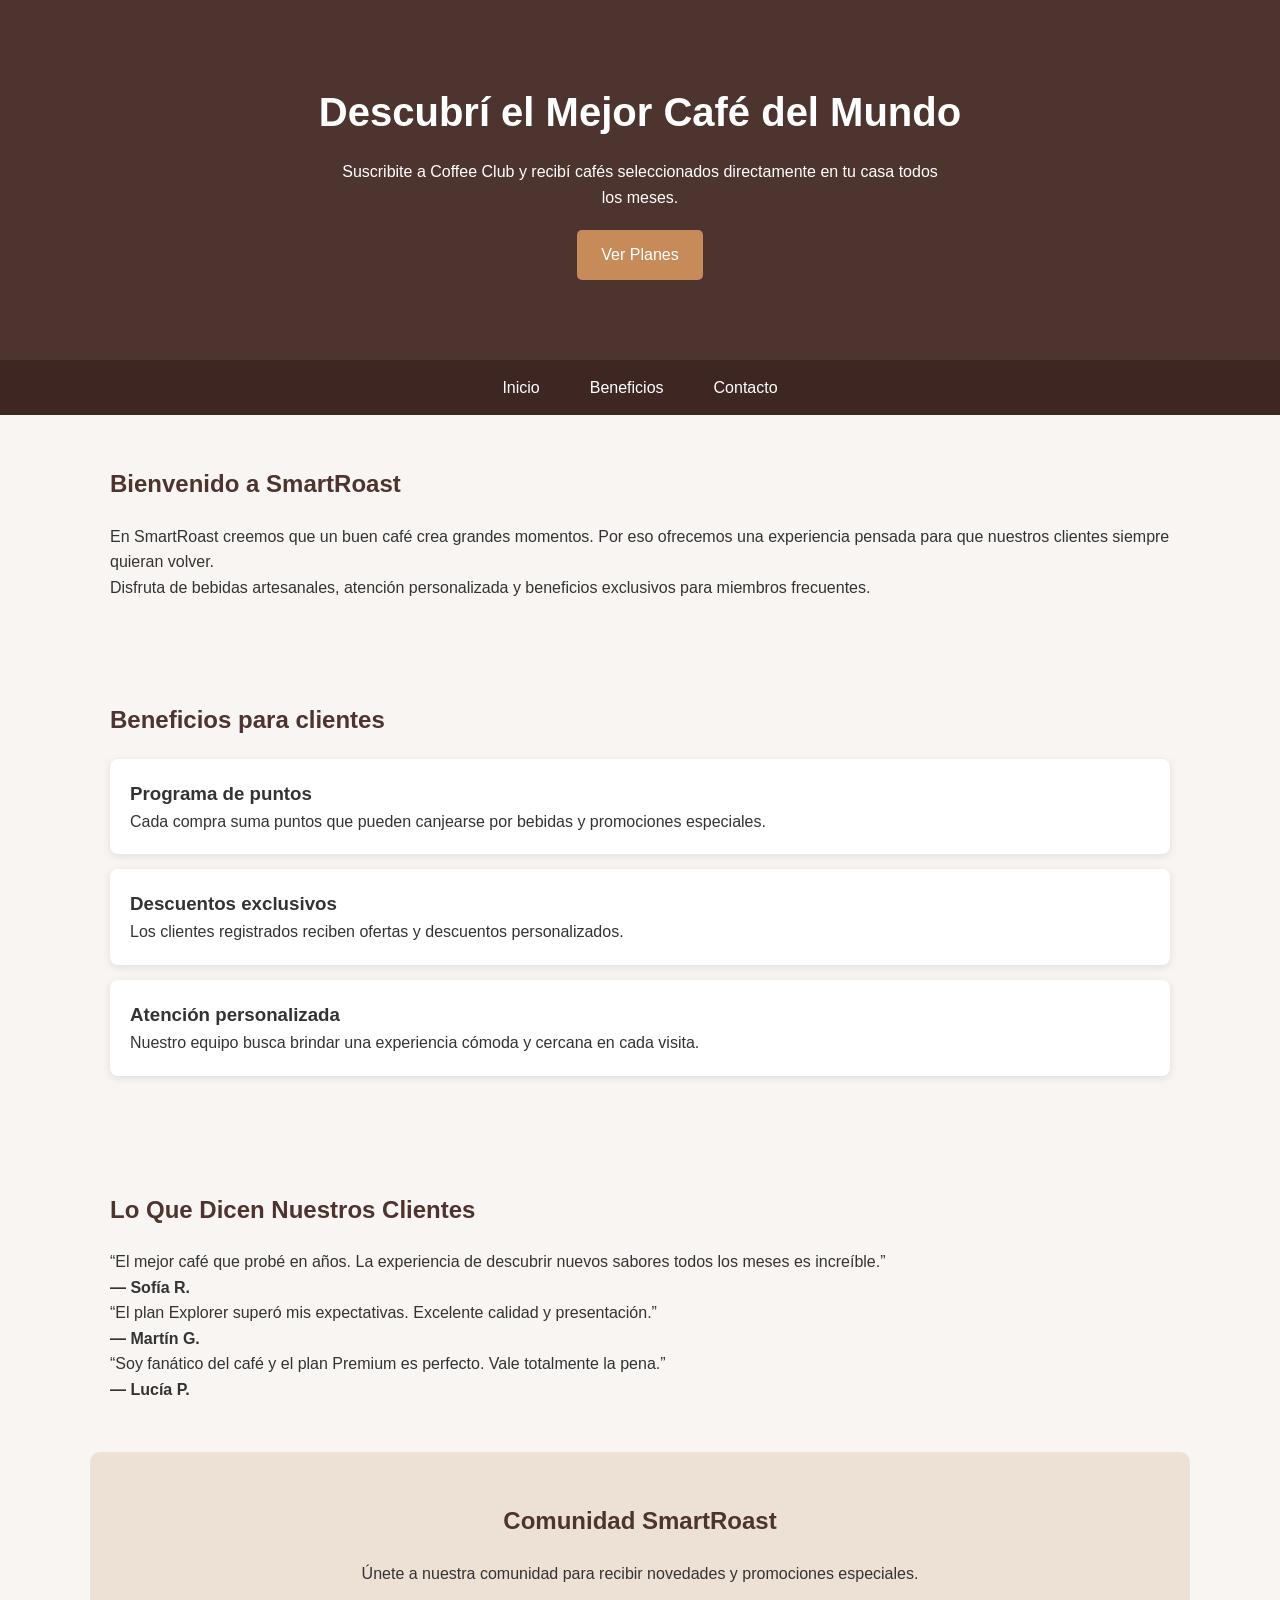
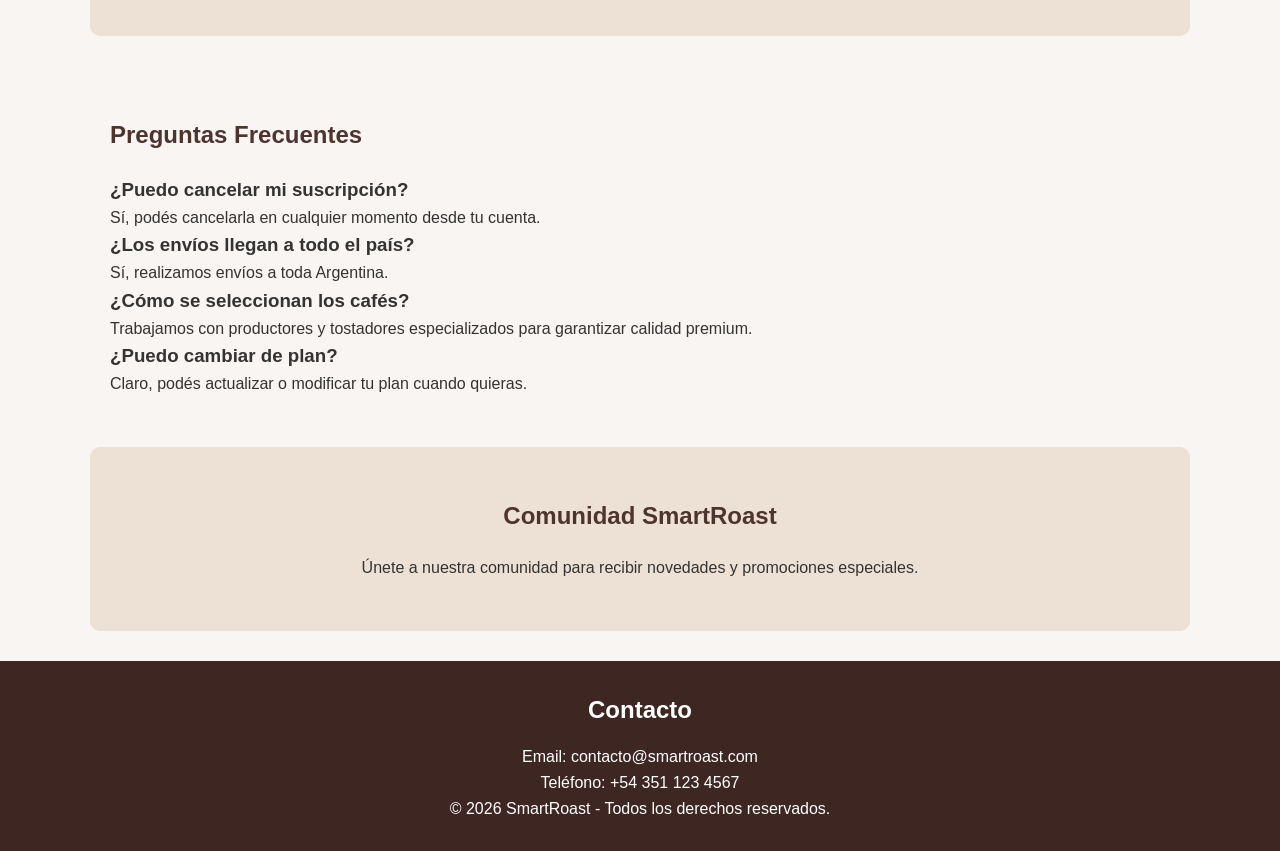
==== frontend/index.html @ 5d473b83 "Agregué Testimonios al HTML" ====
<!DOCTYPE html>
<html lang="es">
<head>
    <meta charset="UTF-8">
    <meta name="viewport" content="width=device-width, initial-scale=1.0">
    <title>SmartRoast</title>
    <link rel="stylesheet" href="style.css">
</head>
<body>
  <header>
    <div class="hero">
      <h1>Descubrí el Mejor Café del Mundo</h1>
      <p>
        Suscribite a Coffee Club y recibí cafés seleccionados
        directamente en tu casa todos los meses.
      </p>
      <a href="#planes" class="btn">Ver Planes</a>
    </div>
  </header>

    <nav>
        <ul>
            <li><a href="#inicio">Inicio</a></li>
            <li><a href="#beneficios">Beneficios</a></li>
            <li><a href="#contacto">Contacto</a></li>
        </ul>
    </nav>

    <main>

        <section id="inicio">
            <h2>Bienvenido a SmartRoast</h2>

            <p>
                En SmartRoast creemos que un buen café crea grandes momentos.
                Por eso ofrecemos una experiencia pensada para que nuestros
                clientes siempre quieran volver.
            </p>

            <p>
                Disfruta de bebidas artesanales, atención personalizada y
                beneficios exclusivos para miembros frecuentes.
            </p>
        </section>

        <section id="beneficios">
            <h2>Beneficios para clientes</h2>

            <article>
                <h3>Programa de puntos</h3>
                <p>
                    Cada compra suma puntos que pueden canjearse por bebidas
                    y promociones especiales.
                </p>
            </article>

            <article>
                <h3>Descuentos exclusivos</h3>
                <p>
                    Los clientes registrados reciben ofertas y descuentos
                    personalizados.
                </p>
            </article>

            <article>
                <h3>Atención personalizada</h3>
                <p>
                    Nuestro equipo busca brindar una experiencia cómoda y
                    cercana en cada visita.
                </p>
            </article>
        </section>
<section>
    <h2 class="section-title">Lo Que Dicen Nuestros Clientes</h2>

    <div class="testimonials">

      <div class="testimonial">
        <p>
          “El mejor café que probé en años. La experiencia
          de descubrir nuevos sabores todos los meses es increíble.”
        </p>

        <h4>— Sofía R.</h4>
      </div>

      <div class="testimonial">
        <p>
          “El plan Explorer superó mis expectativas.
          Excelente calidad y presentación.”
        </p>

        <h4>— Martín G.</h4>
      </div>

      <div class="testimonial">
        <p>
          “Soy fanático del café y el plan Premium es perfecto.
          Vale totalmente la pena.”
        </p>

        <h4>— Lucía P.</h4>
      </div>

    </div>
  </section>
        <aside>
            <h2>Comunidad SmartRoast</h2>
            <p>
                Únete a nuestra comunidad para recibir novedades y promociones
                especiales.
            </p>
        </aside>
 <section>
    <h2 class="section-title">Preguntas Frecuentes</h2>

    <div class="faq">

      <div class="faq-item">
        <h3>¿Puedo cancelar mi suscripción?</h3>
        <p>
          Sí, podés cancelarla en cualquier momento desde tu cuenta.
        </p>
      </div>

      <div class="faq-item">
        <h3>¿Los envíos llegan a todo el país?</h3>
        <p>
          Sí, realizamos envíos a toda Argentina.
        </p>
      </div>

      <div class="faq-item">
        <h3>¿Cómo se seleccionan los cafés?</h3>
        <p>
          Trabajamos con productores y tostadores especializados
          para garantizar calidad premium.
        </p>
      </div>

      <div class="faq-item">
        <h3>¿Puedo cambiar de plan?</h3>
        <p>
          Claro, podés actualizar o modificar tu plan cuando quieras.
        </p>
      </div>

    </div>
  </section>

        <aside>
            <h2>Comunidad SmartRoast</h2>
            <p>
                Únete a nuestra comunidad para recibir novedades y promociones
                especiales.
            </p>
        </aside>

    </main>


    <footer id="contacto">
        <h2>Contacto</h2>
        <p>Email: contacto@smartroast.com</p>
        <p>Teléfono: +54 351 123 4567</p>
        <p>&copy; 2026 SmartRoast - Todos los derechos reservados.</p>
    </footer>

</body>
</html>
---- frontend/style.css ----
*{
    margin: 0;
    padding: 0;
    box-sizing: border-box;
}

body{
    font-family: Arial, sans-serif;
    line-height: 1.6;
    background-color: #f8f5f2;
    color: #333;
}

header{
    background: #4e342e;
    color: white;
    text-align: center;
    padding: 80px 20px;
}

.hero h1{
    font-size: 2.5rem;
    margin-bottom: 15px;
}

.hero p{
    max-width: 600px;
    margin: 0 auto 20px;
}

.btn{
    display: inline-block;
    background: #c68b59;
    color: white;
    text-decoration: none;
    padding: 12px 24px;
    border-radius: 5px;
    transition: 0.3s;
}

.btn:hover{
    background: #a66a3f;
}

nav{
    background: #3e2723;
}

nav ul{
    display: flex;
    justify-content: center;
    list-style: none;
}

nav ul li a{
    display: block;
    padding: 15px 25px;
    color: white;
    text-decoration: none;
}

nav ul li a:hover{
    background: #5d4037;
}

section,
aside{
    padding: 50px 20px;
    max-width: 1100px;
    margin: auto;
}

h2{
    margin-bottom: 20px;
    color: #4e342e;
}

article{
    background: white;
    padding: 20px;
    margin: 15px 0;
    border-radius: 8px;
    box-shadow: 0 2px 8px rgba(0,0,0,0.1);
}

aside{
    background: #ede0d4;
    text-align: center;
    border-radius: 10px;
    margin-bottom: 30px;
}

footer{
    background: #3e2723;
    color: white;
    text-align: center;
    padding: 30px 20px;
}

footer h2{
    color: white;
    margin-bottom: 15px;
}

@media (max-width: 768px){
    nav ul{
        flex-direction: column;
    }
}
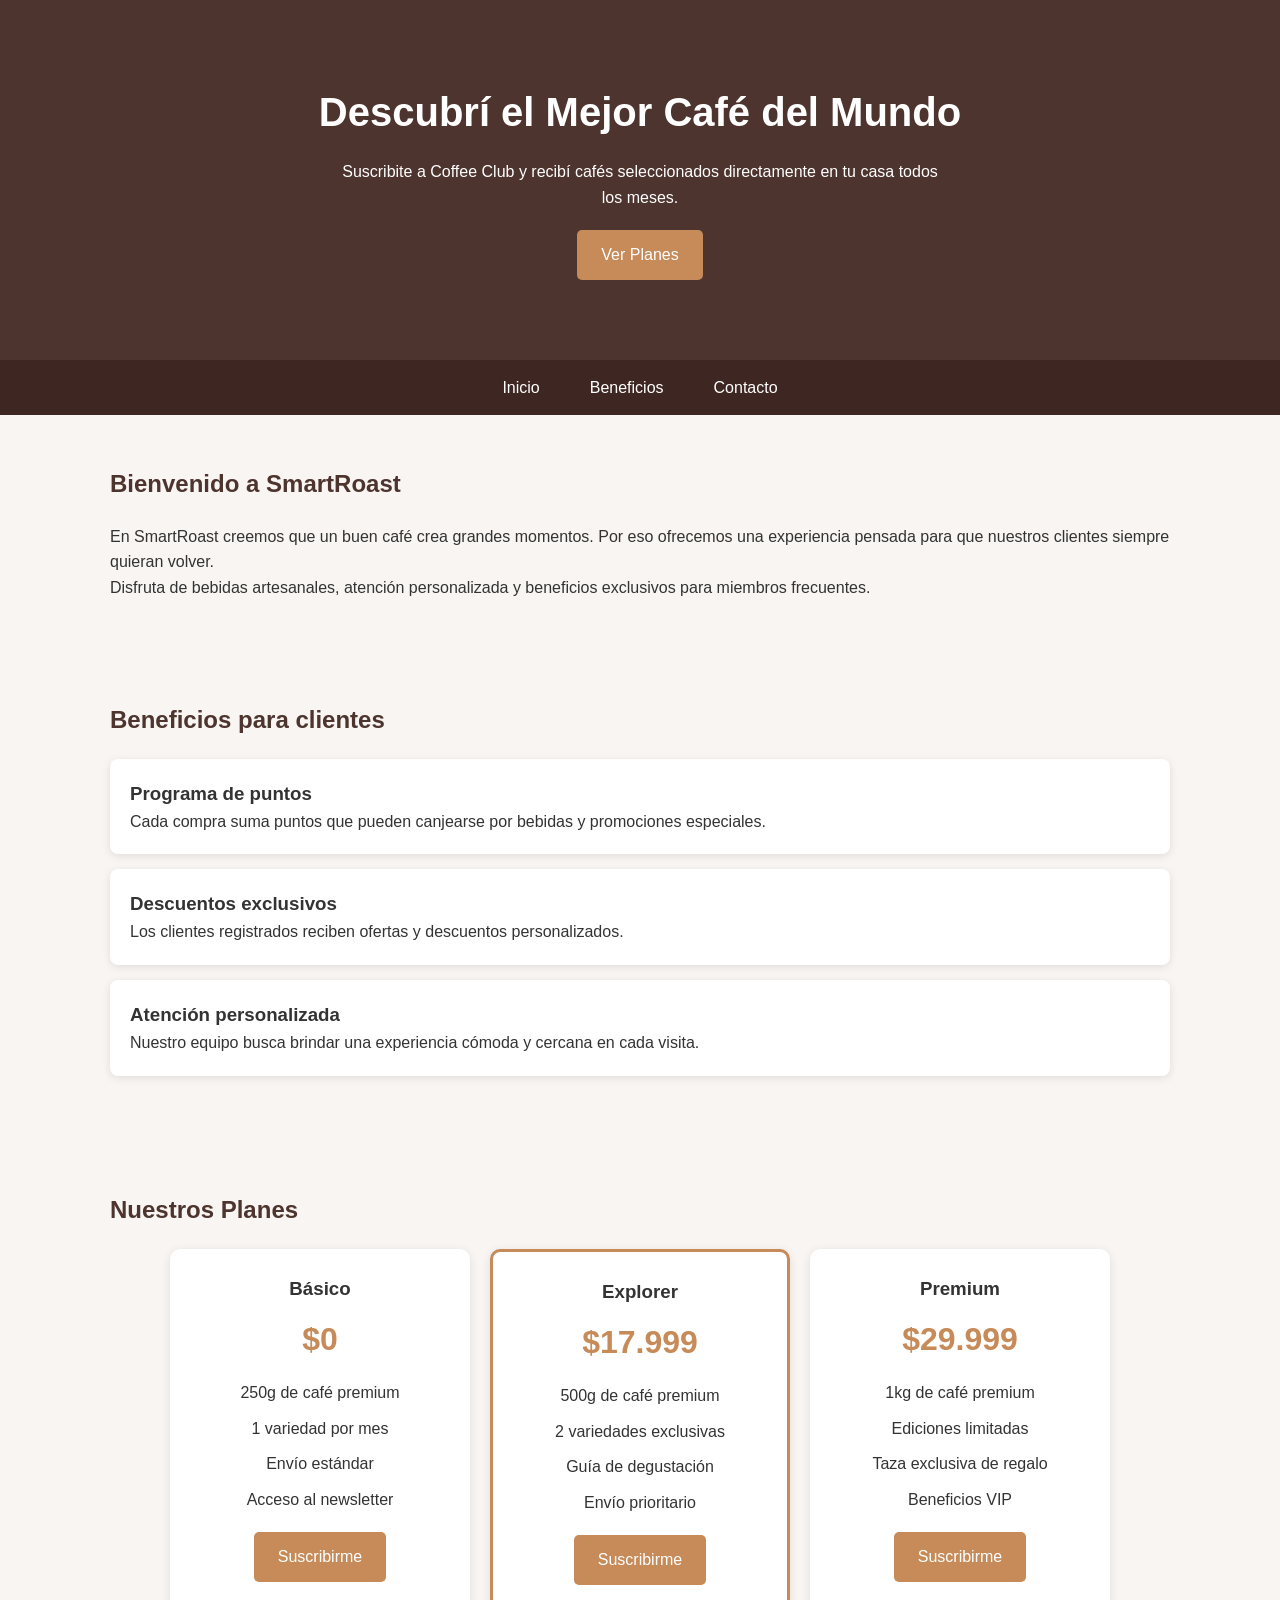
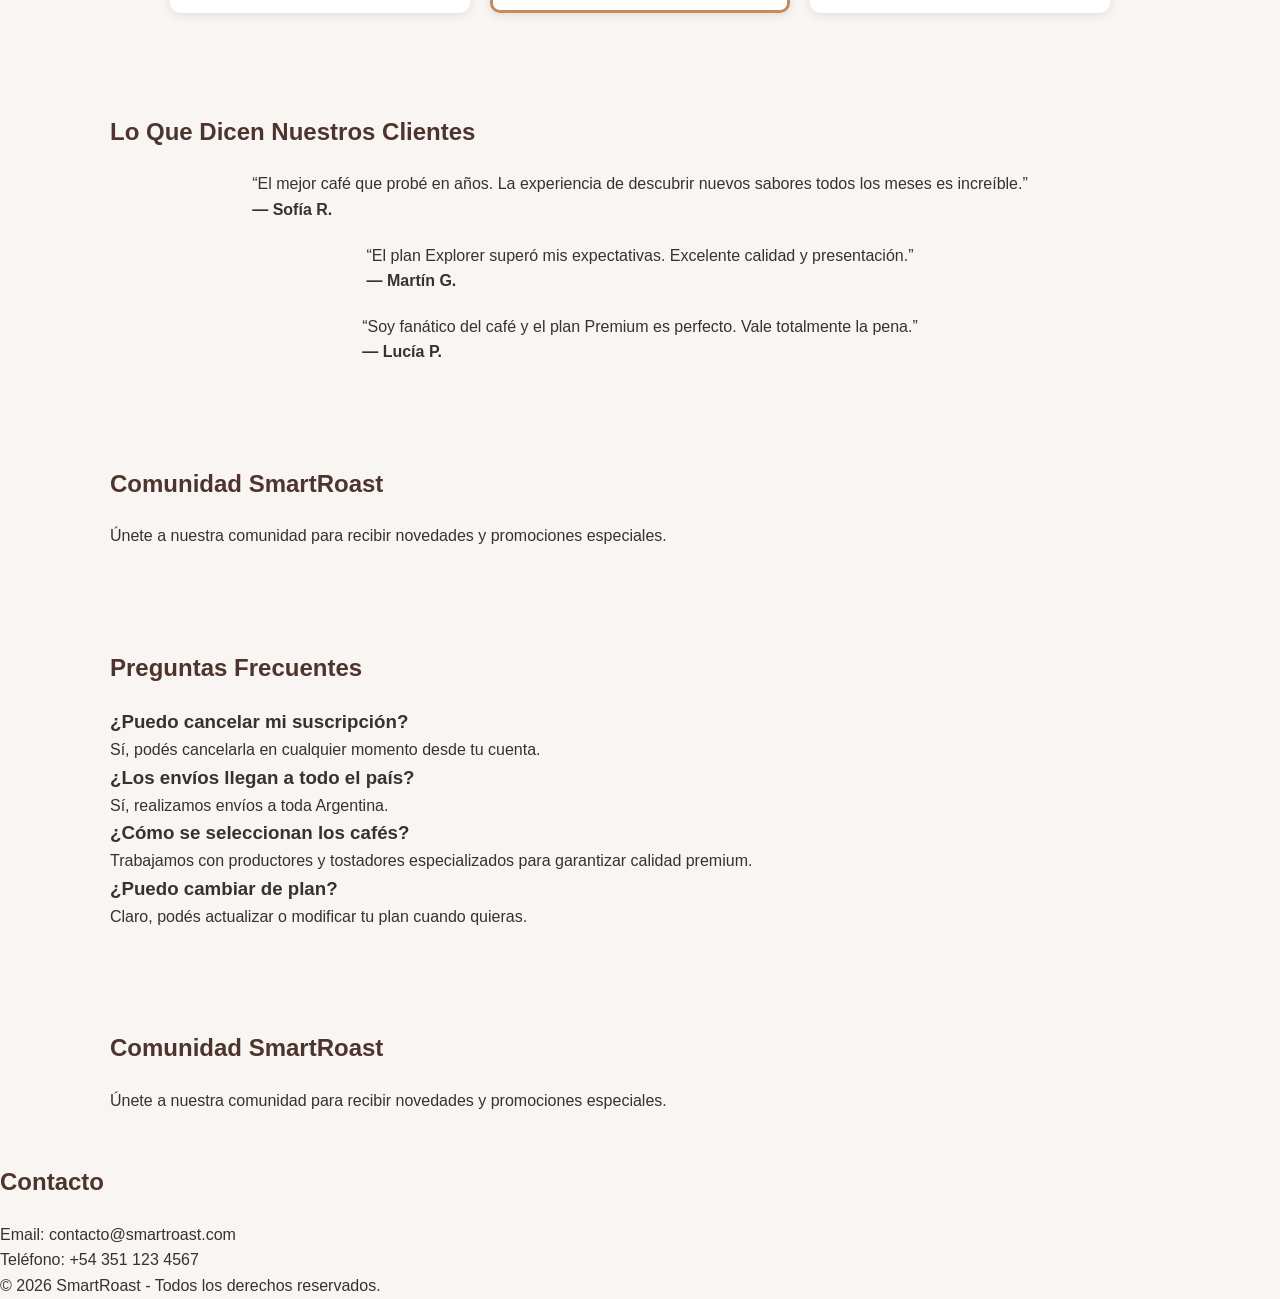
==== commit 31d0e83b: "HTML - Cass- PLANES Class-PLanes" ====
--- a/frontend/index.html
+++ b/frontend/index.html
@@ -69,7 +69,57 @@
                     cercana en cada visita.
                 </p>
             </article>
+            
         </section>
+        <section id="planes">
+    <h2 class="section-title">Nuestros Planes</h2>
+
+    <div class="pricing">
+
+      <div class="card">
+        <h3>Básico</h3>
+        <div class="basico">$0</div>
+
+        <ul>
+          <li>250g de café premium</li>
+          <li>1 variedad por mes</li>
+          <li>Envío estándar</li>
+          <li>Acceso al newsletter</li>
+        </ul>
+
+        <a href="#" class="btn">Suscribirme</a>
+      </div>
+
+      <div class="card premium">
+        <h3>Explorer</h3>
+        <div class="basico">$17.999</div>
+
+        <ul>
+          <li>500g de café premium</li>
+          <li>2 variedades exclusivas</li>
+          <li>Guía de degustación</li>
+          <li>Envío prioritario</li>
+        </ul>
+
+        <a href="#" class="btn">Suscribirme</a>
+      </div>
+
+      <div class="card">
+        <h3>Premium</h3>
+        <div class="basico">$29.999</div>
+
+        <ul>
+          <li>1kg de café premium</li>
+          <li>Ediciones limitadas</li>
+          <li>Taza exclusiva de regalo</li>
+          <li>Beneficios VIP</li>
+        </ul>
+
+        <a href="#" class="btn">Suscribirme</a>
+      </div>
+
+    </div>
+  </section>
 <section>
     <h2 class="section-title">Lo Que Dicen Nuestros Clientes</h2>
 
--- a/frontend/style.css
+++ b/frontend/style.css
@@ -3,6 +3,7 @@
     padding: 0;
     box-sizing: border-box;
 }
+
 
 body{
     font-family: Arial, sans-serif;
@@ -10,6 +11,7 @@
     background-color: #f8f5f2;
     color: #333;
 }
+
 
 header{
     background: #4e342e;
@@ -28,6 +30,7 @@
     margin: 0 auto 20px;
 }
 
+
 .btn{
     display: inline-block;
     background: #c68b59;
@@ -41,6 +44,7 @@
 .btn:hover{
     background: #a66a3f;
 }
+
 
 nav{
     background: #3e2723;
@@ -63,6 +67,7 @@
     background: #5d4037;
 }
 
+
 section,
 aside{
     padding: 50px 20px;
@@ -83,27 +88,51 @@
     box-shadow: 0 2px 8px rgba(0,0,0,0.1);
 }
 
-aside{
-    background: #ede0d4;
-    text-align: center;
-    border-radius: 10px;
-    margin-bottom: 30px;
+
+.pricing{
+    display: flex;
+    gap: 20px;
+    justify-content: center;
+    flex-wrap: wrap;
 }
 
-footer{
-    background: #3e2723;
-    color: white;
+.card{
+    background: white;
+    width: 300px;
+    padding: 25px;
+    border-radius: 10px;
     text-align: center;
-    padding: 30px 20px;
+    box-shadow: 0 2px 10px rgba(0,0,0,0.1);
 }
 
-footer h2{
-    color: white;
+.card h3{
+    margin-bottom: 10px;
+}
+
+.basico{
+    font-size: 2rem;
+    font-weight: bold;
+    color: #c68b59;
     margin-bottom: 15px;
 }
 
-@media (max-width: 768px){
-    nav ul{
-        flex-direction: column;
-    }
-}+.card ul{
+    list-style: none;
+    margin-bottom: 20px;
+}
+
+.card ul li{
+    margin: 10px 0;
+}
+
+.premium{
+    border: 3px solid #c68b59;
+}
+
+
+.testimonials{
+    display: flex;
+    gap: 20px;
+    flex-wrap: wrap;
+    justify-content: center;
+}
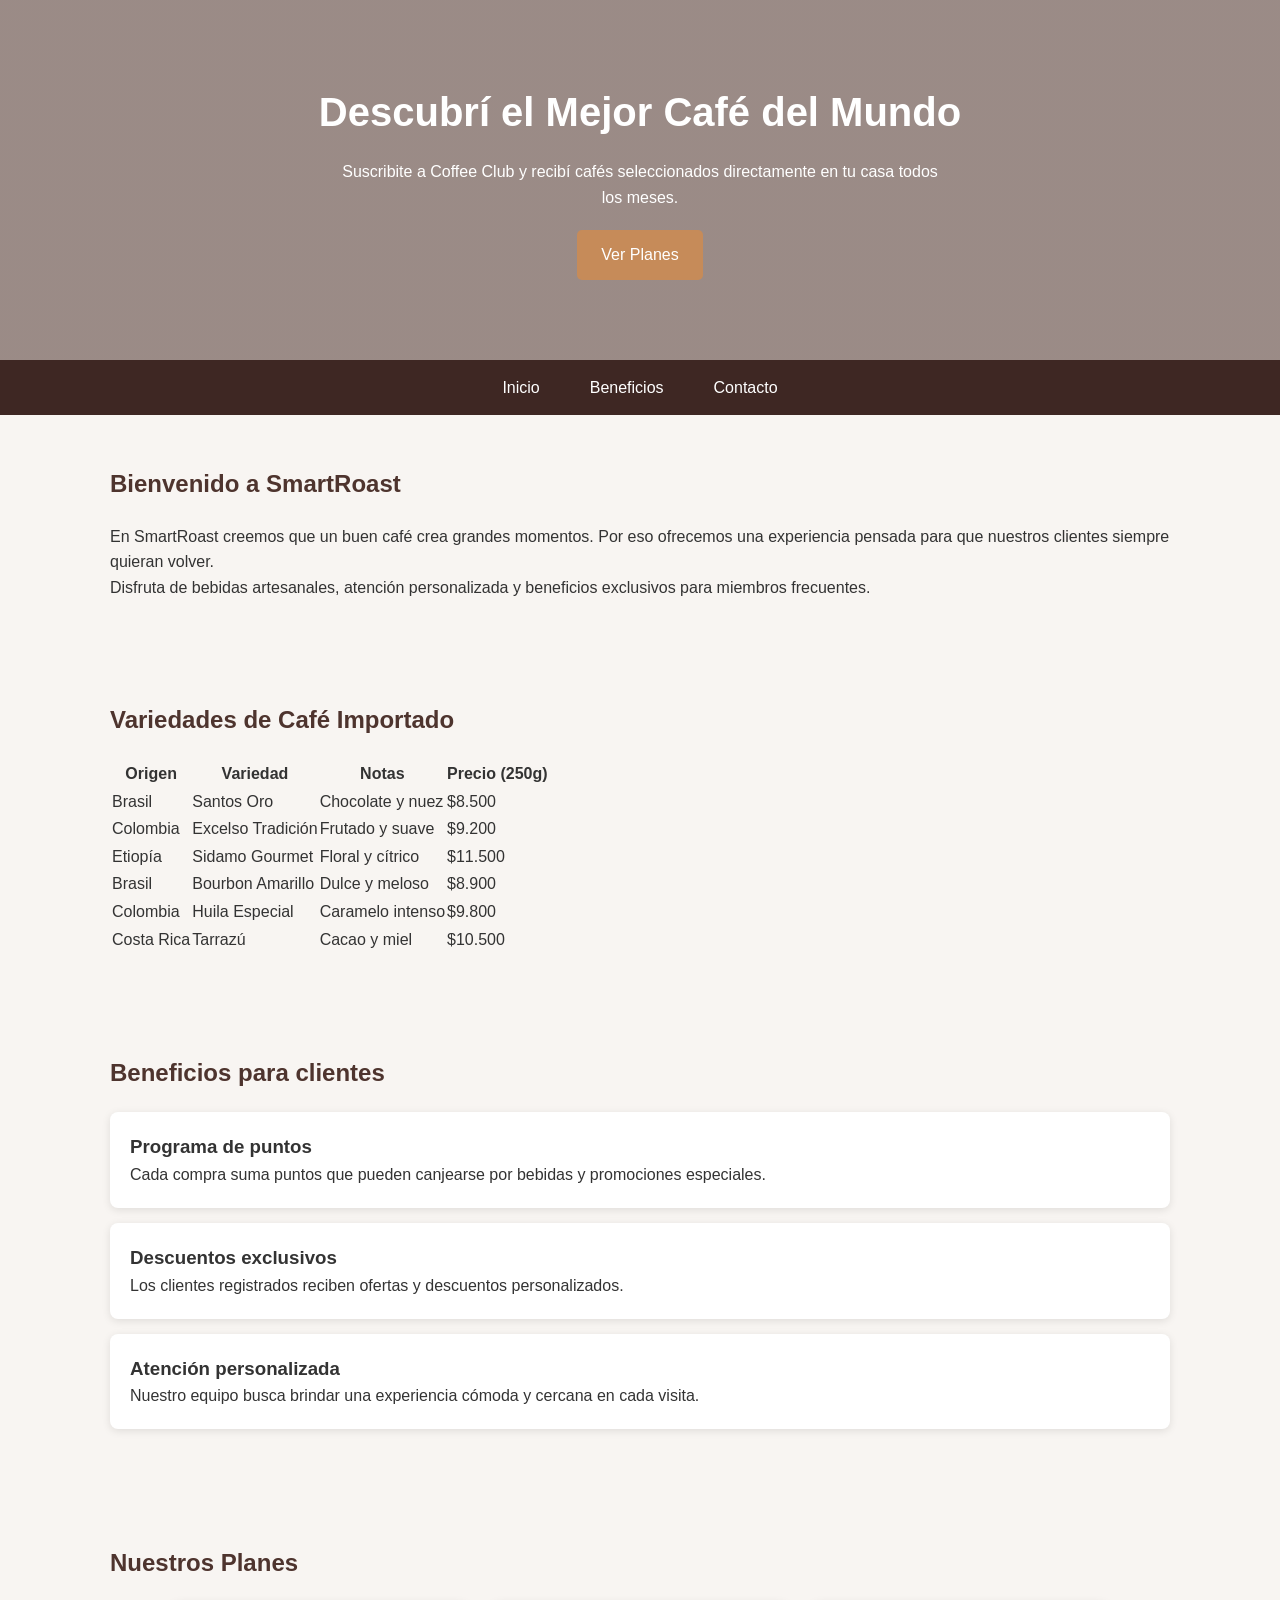
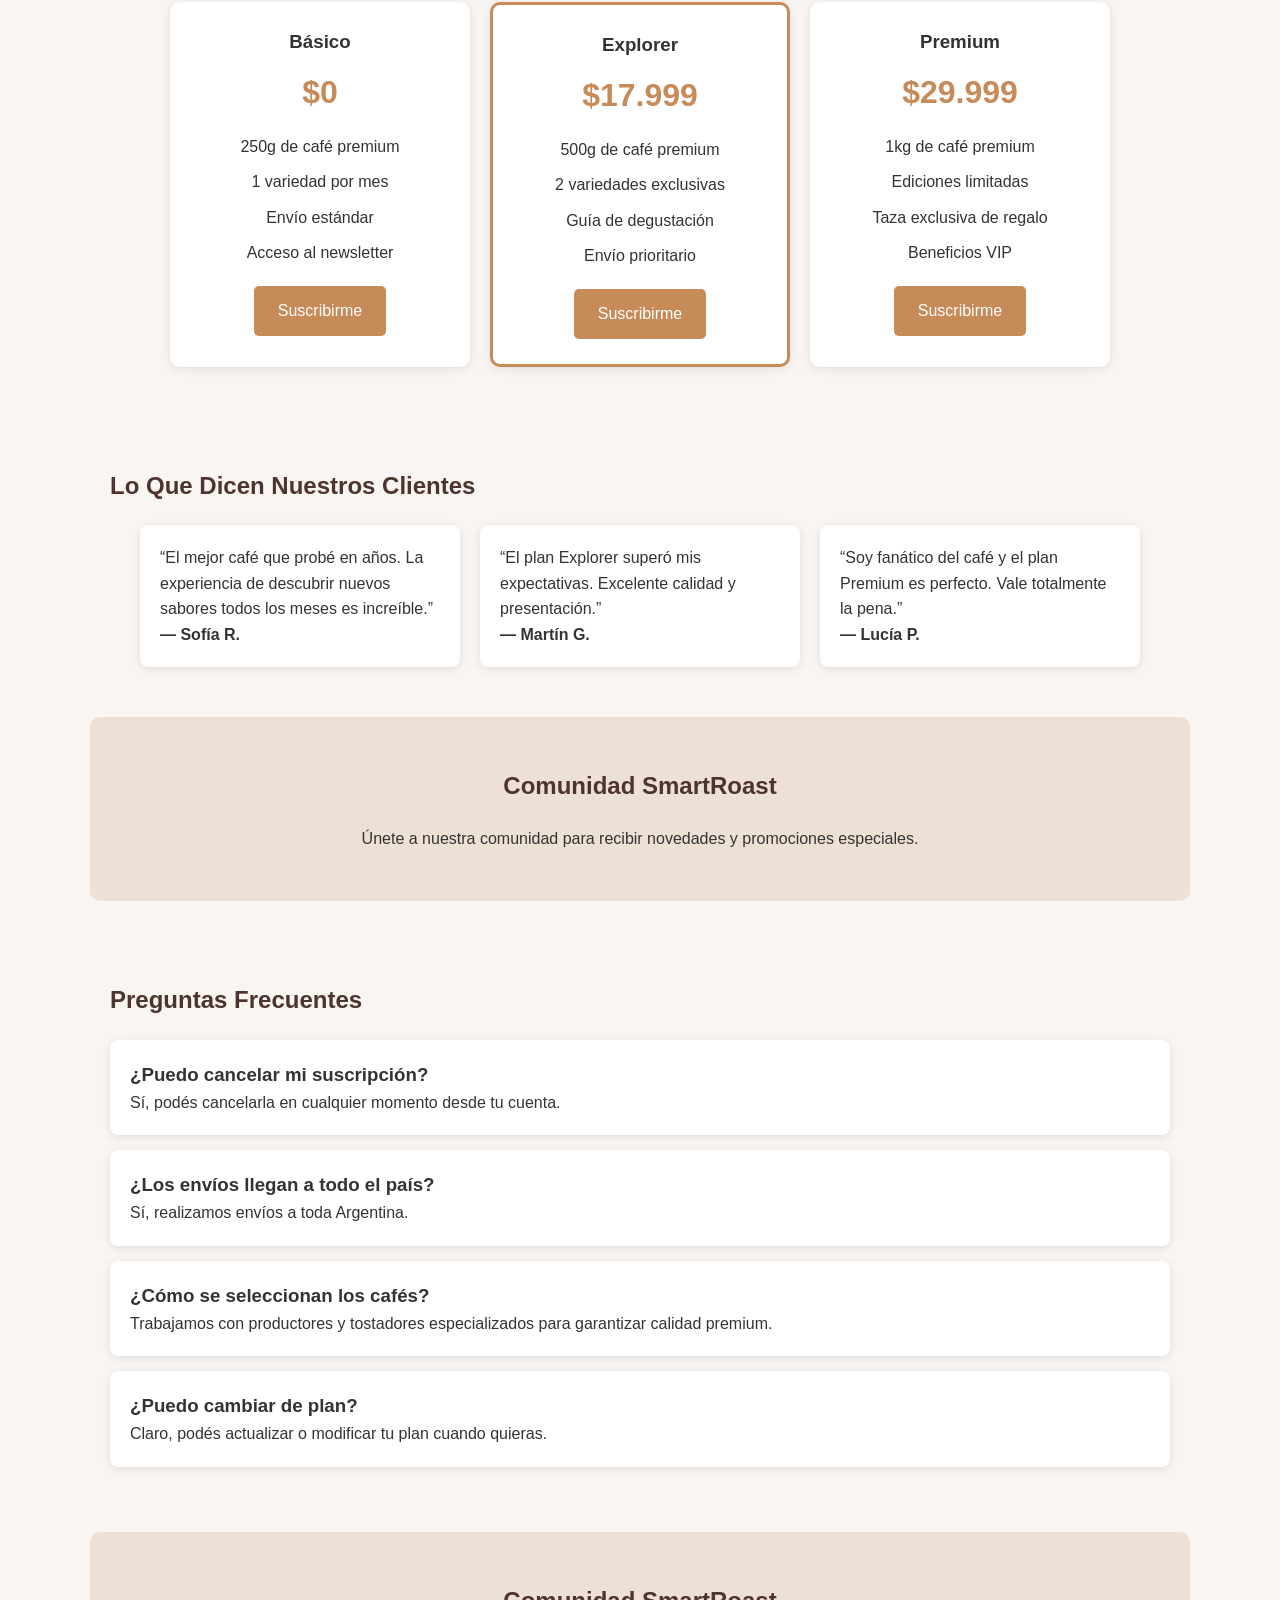
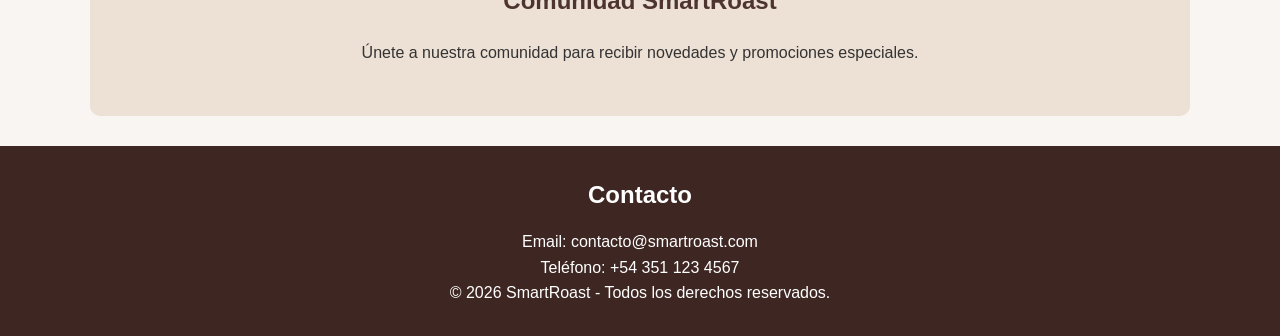
==== commit 05392178: "Agregue la lista de variedades de café al arcrivo html" ====
--- a/frontend/index.html
+++ b/frontend/index.html
@@ -43,6 +43,60 @@
             </p>
         </section>
 
+        <section id="variedades">
+            <h2>Variedades de Café Importado</h2>
+            <div class="tabla-contenedor">
+                <table class="tabla-cafes">
+                    <thead>
+                        <tr>
+                            <th>Origen</th>
+                            <th>Variedad</th>
+                            <th>Notas</th>
+                            <th>Precio (250g)</th>
+                        </tr>
+                    </thead>
+                    <tbody>
+                        <tr>
+                            <td>Brasil</td>
+                            <td>Santos Oro</td>
+                            <td>Chocolate y nuez</td>
+                            <td class="precio-celda">$8.500</td>
+                        </tr>
+                        <tr>
+                            <td>Colombia</td>
+                            <td>Excelso Tradición</td>
+                            <td>Frutado y suave</td>
+                            <td class="precio-celda">$9.200</td>
+                        </tr>
+                        <tr>
+                            <td>Etiopía</td>
+                            <td>Sidamo Gourmet</td>
+                            <td>Floral y cítrico</td>
+                            <td class="precio-celda">$11.500</td>
+                        </tr>
+                        <tr>
+                            <td>Brasil</td>
+                            <td>Bourbon Amarillo</td>
+                            <td>Dulce y meloso</td>
+                            <td class="precio-celda">$8.900</td>
+                        </tr>
+                        <tr>
+                            <td>Colombia</td>
+                            <td>Huila Especial</td>
+                            <td>Caramelo intenso</td>
+                            <td class="precio-celda">$9.800</td>
+                        </tr>
+                        <tr>
+                            <td>Costa Rica</td>
+                            <td>Tarrazú</td>
+                            <td>Cacao y miel</td>
+                            <td class="precio-celda">$10.500</td>
+                        </tr>
+                    </tbody>
+                </table>
+            </div>
+        </section>
+
         <section id="beneficios">
             <h2>Beneficios para clientes</h2>
 
--- a/frontend/style.css
+++ b/frontend/style.css
@@ -14,7 +14,7 @@
 
 
 header{
-    background: #4e342e;
+    background: linear-gradient(rgba(78,52,46,0.55), rgba(78,52,46,0.55)), url('https://images.unsplash.com/photo-1512568400610-62da28bc8a13?fm=jpg&q=60&w=3000&auto=format&fit=crop&ixlib=rb-4.1.0&ixid=M3wxMjA3fDB8MHxzZWFyY2h8MTZ8fGNhZiVDMyVBOXxlbnwwfHwwfHx8MA%3D%3D') center/cover no-repeat;
     color: white;
     text-align: center;
     padding: 80px 20px;
@@ -136,3 +136,52 @@
     flex-wrap: wrap;
     justify-content: center;
 }
+.testimonial{
+    background: white;
+    width: 320px;
+    padding: 20px;
+    border-radius: 8px;
+    box-shadow: 0 2px 8px rgba(0,0,0,0.1);
+}
+
+
+.faq-item{
+    background: white;
+    padding: 20px;
+    margin-bottom: 15px;
+    border-radius: 8px;
+    box-shadow: 0 2px 8px rgba(0,0,0,0.1);
+}
+
+
+aside{
+    background: #ede0d4;
+    text-align: center;
+    border-radius: 10px;
+    margin-bottom: 30px;
+}
+
+footer{
+    background: #3e2723;
+    color: white;
+    text-align: center;
+    padding: 30px 20px;
+}
+
+footer h2{
+    color: white;
+    margin-bottom: 15px;
+}
+
+
+@media (max-width: 768px){
+    .pricing,
+    .testimonials{
+        flex-direction: column;
+        align-items: center;
+    }
+
+    nav ul{
+        flex-direction: column;
+    }
+}
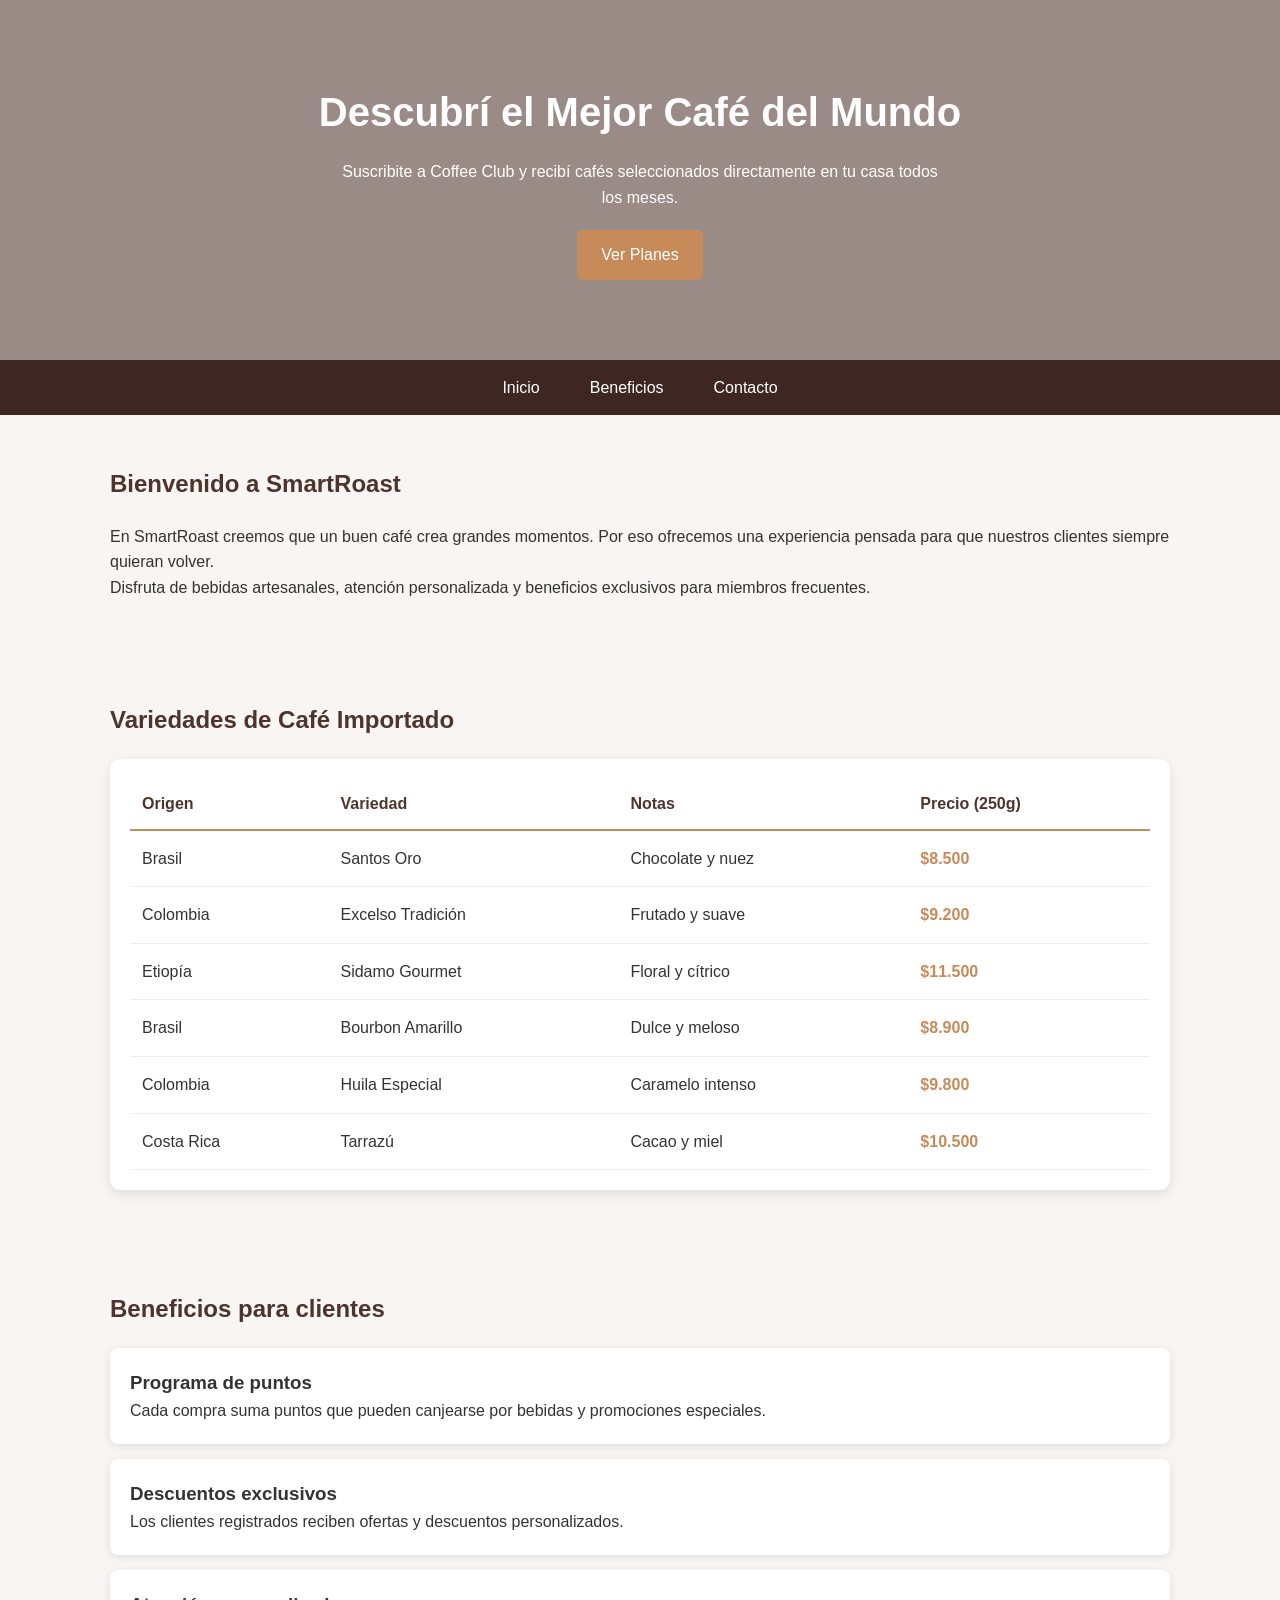
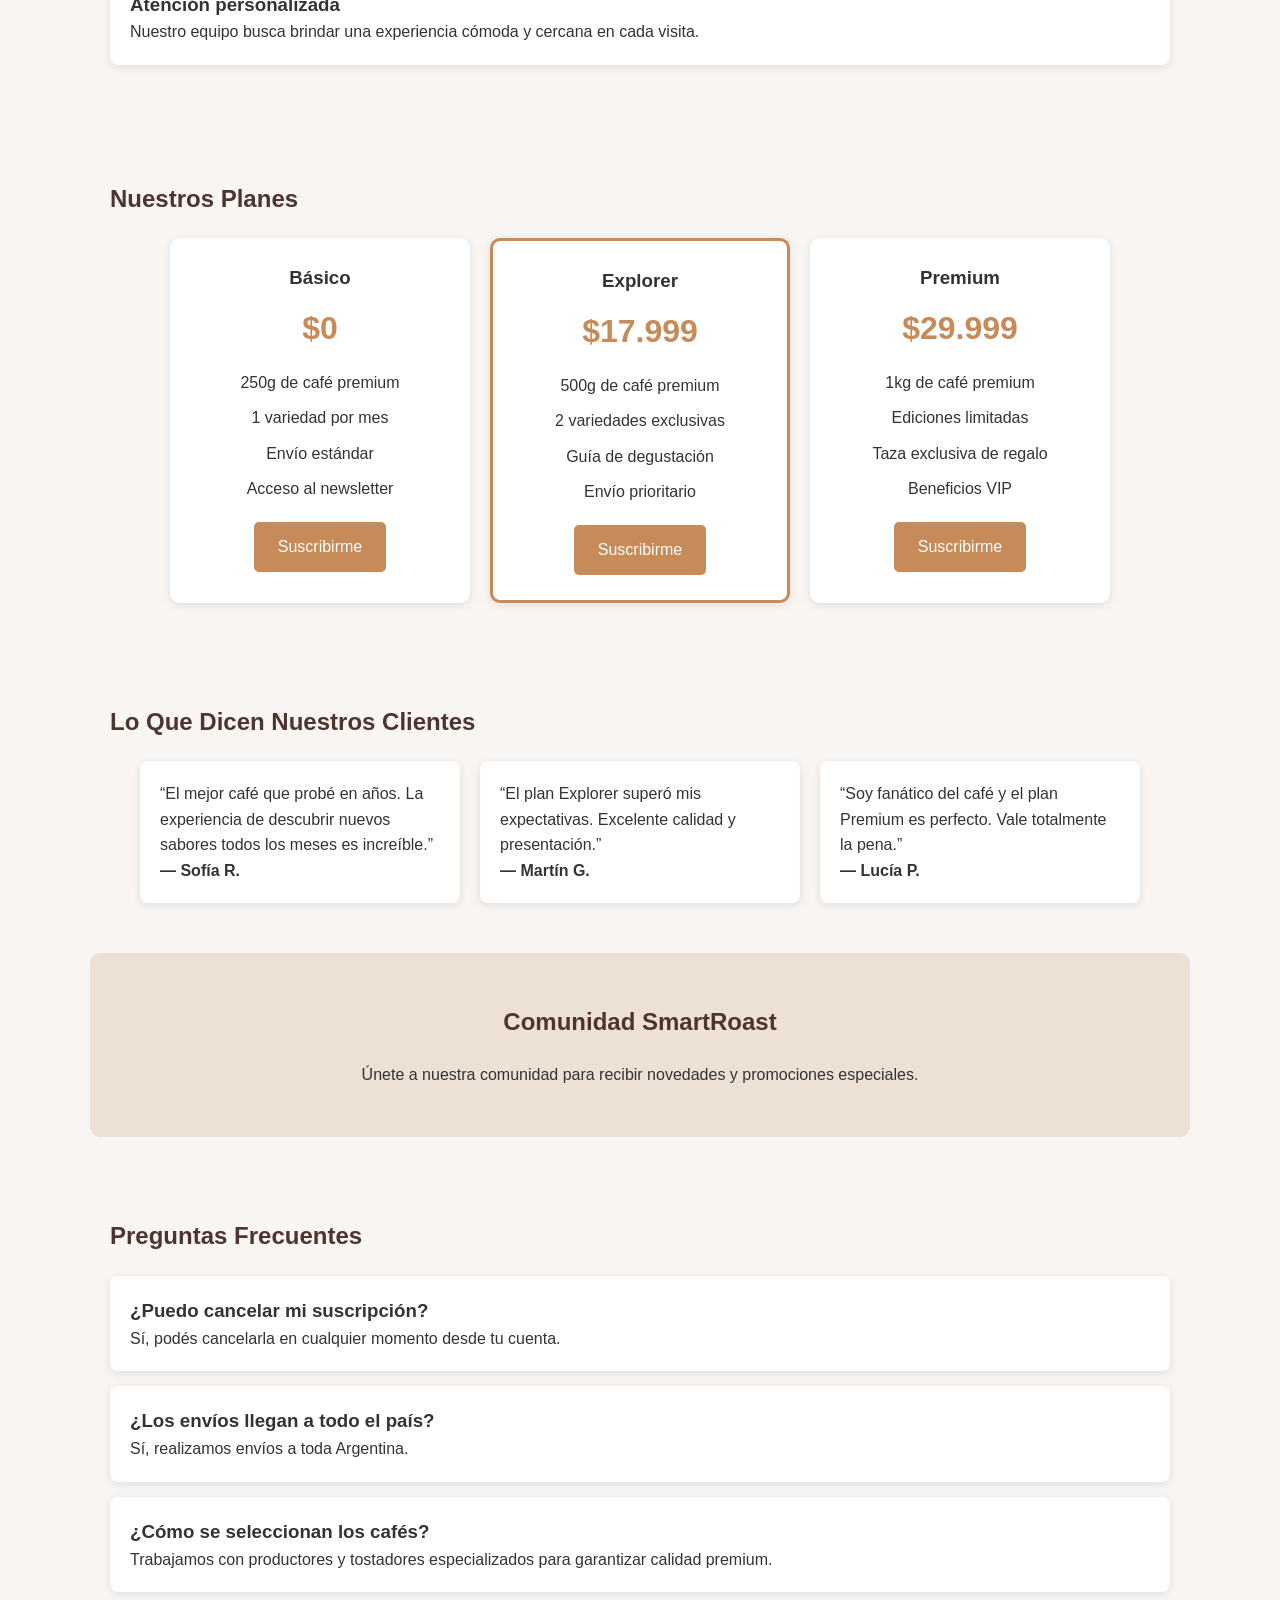
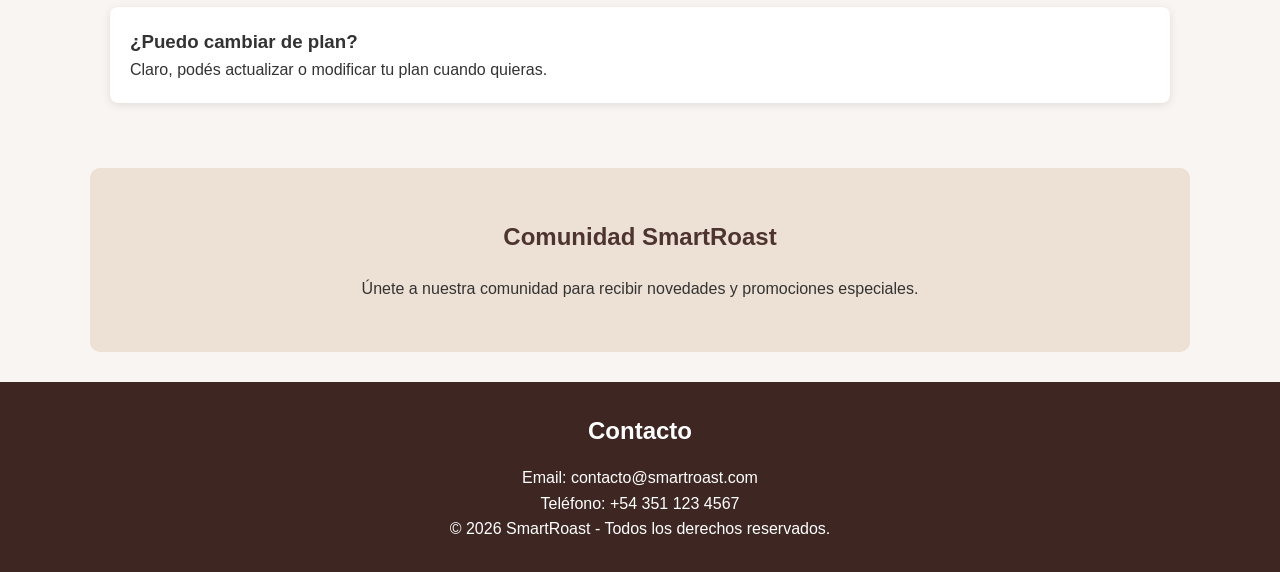
==== commit f1dccf73: "Agregue un logo en la barra de la pagina" ====
--- a/frontend/index.html
+++ b/frontend/index.html
@@ -5,6 +5,7 @@
     <meta name="viewport" content="width=device-width, initial-scale=1.0">
     <title>SmartRoast</title>
     <link rel="stylesheet" href="style.css">
+    <link rel="Icon" href="https://static.vecteezy.com/system/resources/thumbnails/044/775/655/small/coffee-bean-isolated-on-transparent-background-png.png" type="image/x-icon">
 </head>
 <body>
   <header>
--- a/frontend/style.css
+++ b/frontend/style.css
@@ -1,9 +1,9 @@
+/* --- TU CÓDIGO ORIGINAL --- */
 *{
     margin: 0;
     padding: 0;
     box-sizing: border-box;
 }
-
 
 body{
     font-family: Arial, sans-serif;
@@ -12,7 +12,6 @@
     color: #333;
 }
 
-
 header{
     background: linear-gradient(rgba(78,52,46,0.55), rgba(78,52,46,0.55)), url('https://images.unsplash.com/photo-1512568400610-62da28bc8a13?fm=jpg&q=60&w=3000&auto=format&fit=crop&ixlib=rb-4.1.0&ixid=M3wxMjA3fDB8MHxzZWFyY2h8MTZ8fGNhZiVDMyVBOXxlbnwwfHwwfHx8MA%3D%3D') center/cover no-repeat;
     color: white;
@@ -29,7 +28,6 @@
     max-width: 600px;
     margin: 0 auto 20px;
 }
-
 
 .btn{
     display: inline-block;
@@ -45,7 +43,6 @@
     background: #a66a3f;
 }
 
-
 nav{
     background: #3e2723;
 }
@@ -66,7 +63,6 @@
 nav ul li a:hover{
     background: #5d4037;
 }
-
 
 section,
 aside{
@@ -88,7 +84,6 @@
     box-shadow: 0 2px 8px rgba(0,0,0,0.1);
 }
 
-
 .pricing{
     display: flex;
     gap: 20px;
@@ -129,7 +124,6 @@
     border: 3px solid #c68b59;
 }
 
-
 .testimonials{
     display: flex;
     gap: 20px;
@@ -144,7 +138,6 @@
     box-shadow: 0 2px 8px rgba(0,0,0,0.1);
 }
 
-
 .faq-item{
     background: white;
     padding: 20px;
@@ -153,7 +146,6 @@
     box-shadow: 0 2px 8px rgba(0,0,0,0.1);
 }
 
-
 aside{
     background: #ede0d4;
     text-align: center;
@@ -172,7 +164,6 @@
     color: white;
     margin-bottom: 15px;
 }
-
 
 @media (max-width: 768px){
     .pricing,
@@ -184,4 +175,40 @@
     nav ul{
         flex-direction: column;
     }
+}
+
+/* --- LO NUEVO PARA LA TABLA DE CAFÉS --- */
+
+.tabla-contenedor {
+    background: white;
+    padding: 20px;
+    border-radius: 10px;
+    box-shadow: 0 4px 12px rgba(0,0,0,0.1);
+    overflow-x: auto; /* Para que no se rompa en celular */
+}
+
+.tabla-cafes {
+    width: 100%;
+    border-collapse: collapse;
+    text-align: left;
+}
+
+.tabla-cafes th {
+    padding: 12px;
+    border-bottom: 2px solid #c68b59;
+    color: #4e342e;
+}
+
+.tabla-cafes td {
+    padding: 15px 12px;
+    border-bottom: 1px solid #eee;
+}
+
+.precio-celda {
+    font-weight: bold;
+    color: #c68b59;
+}
+
+.tabla-cafes tr:hover {
+    background-color: #fdfaf7;
 }
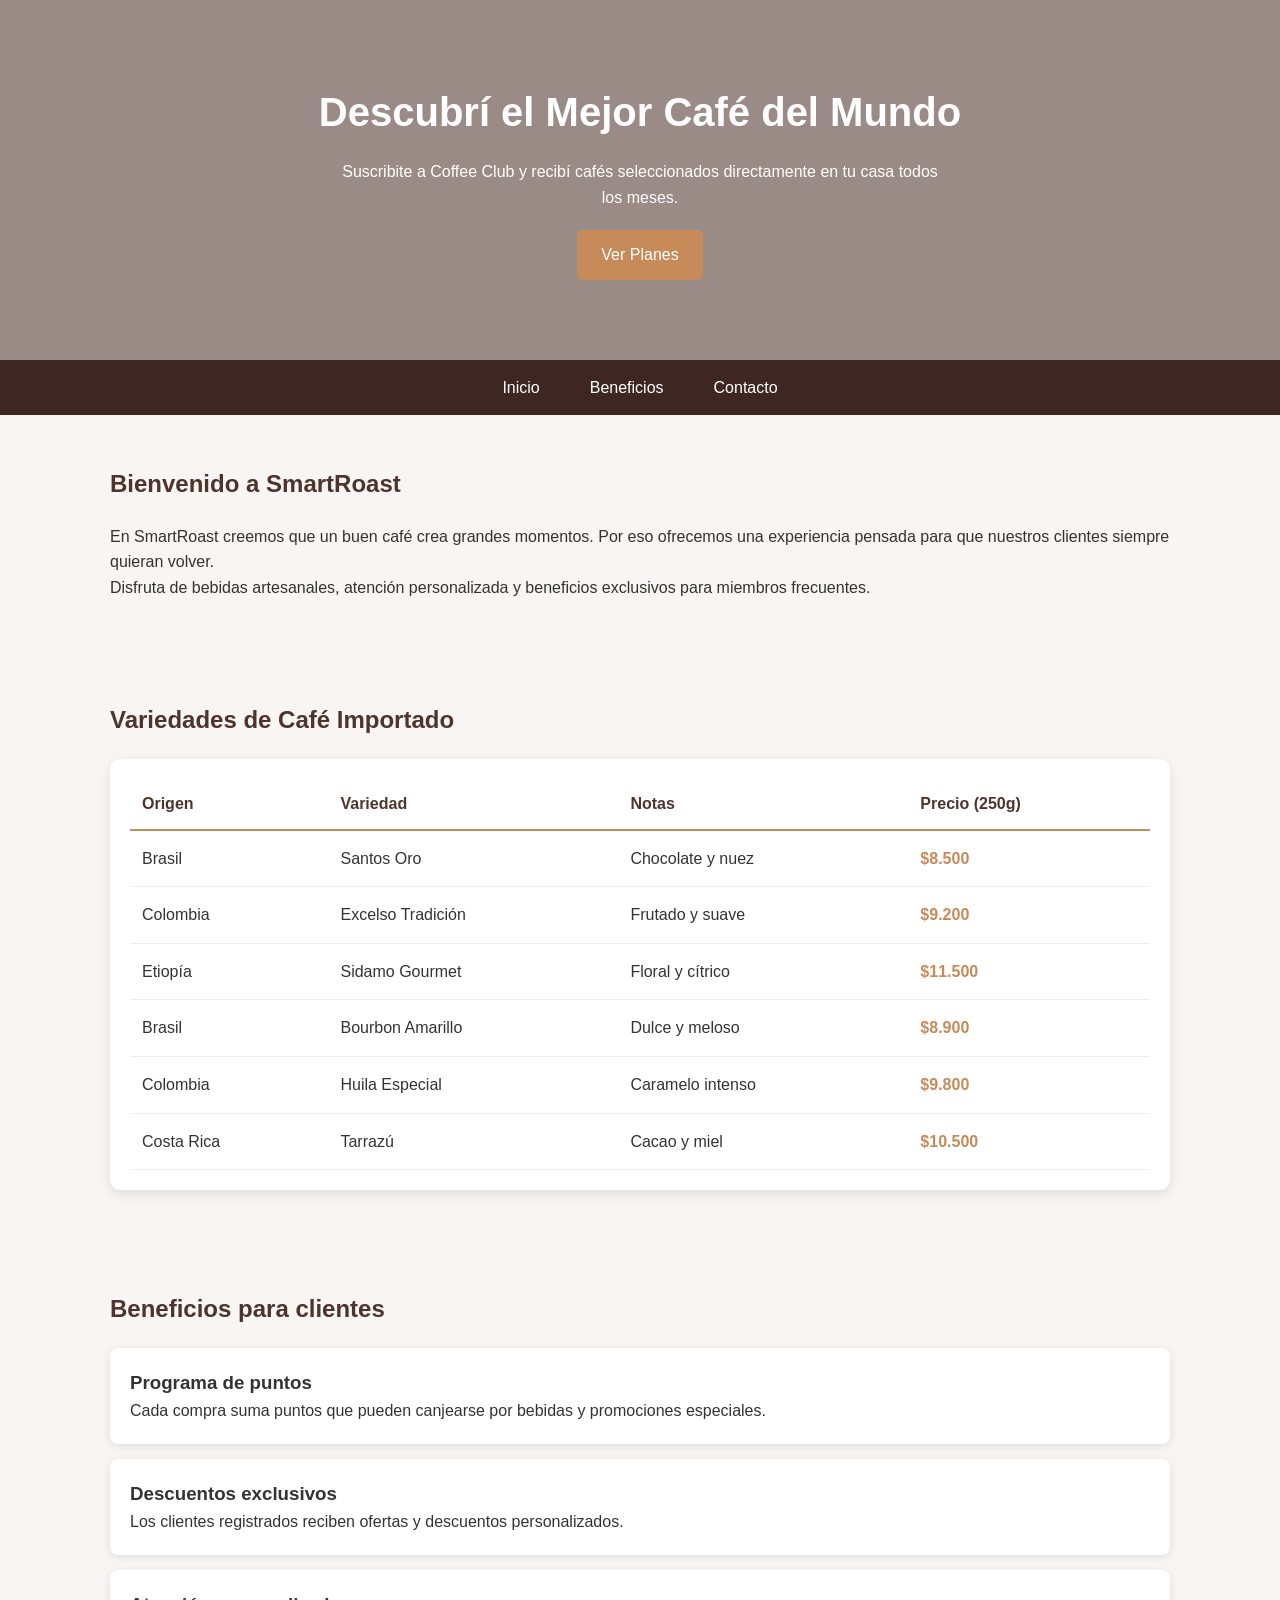
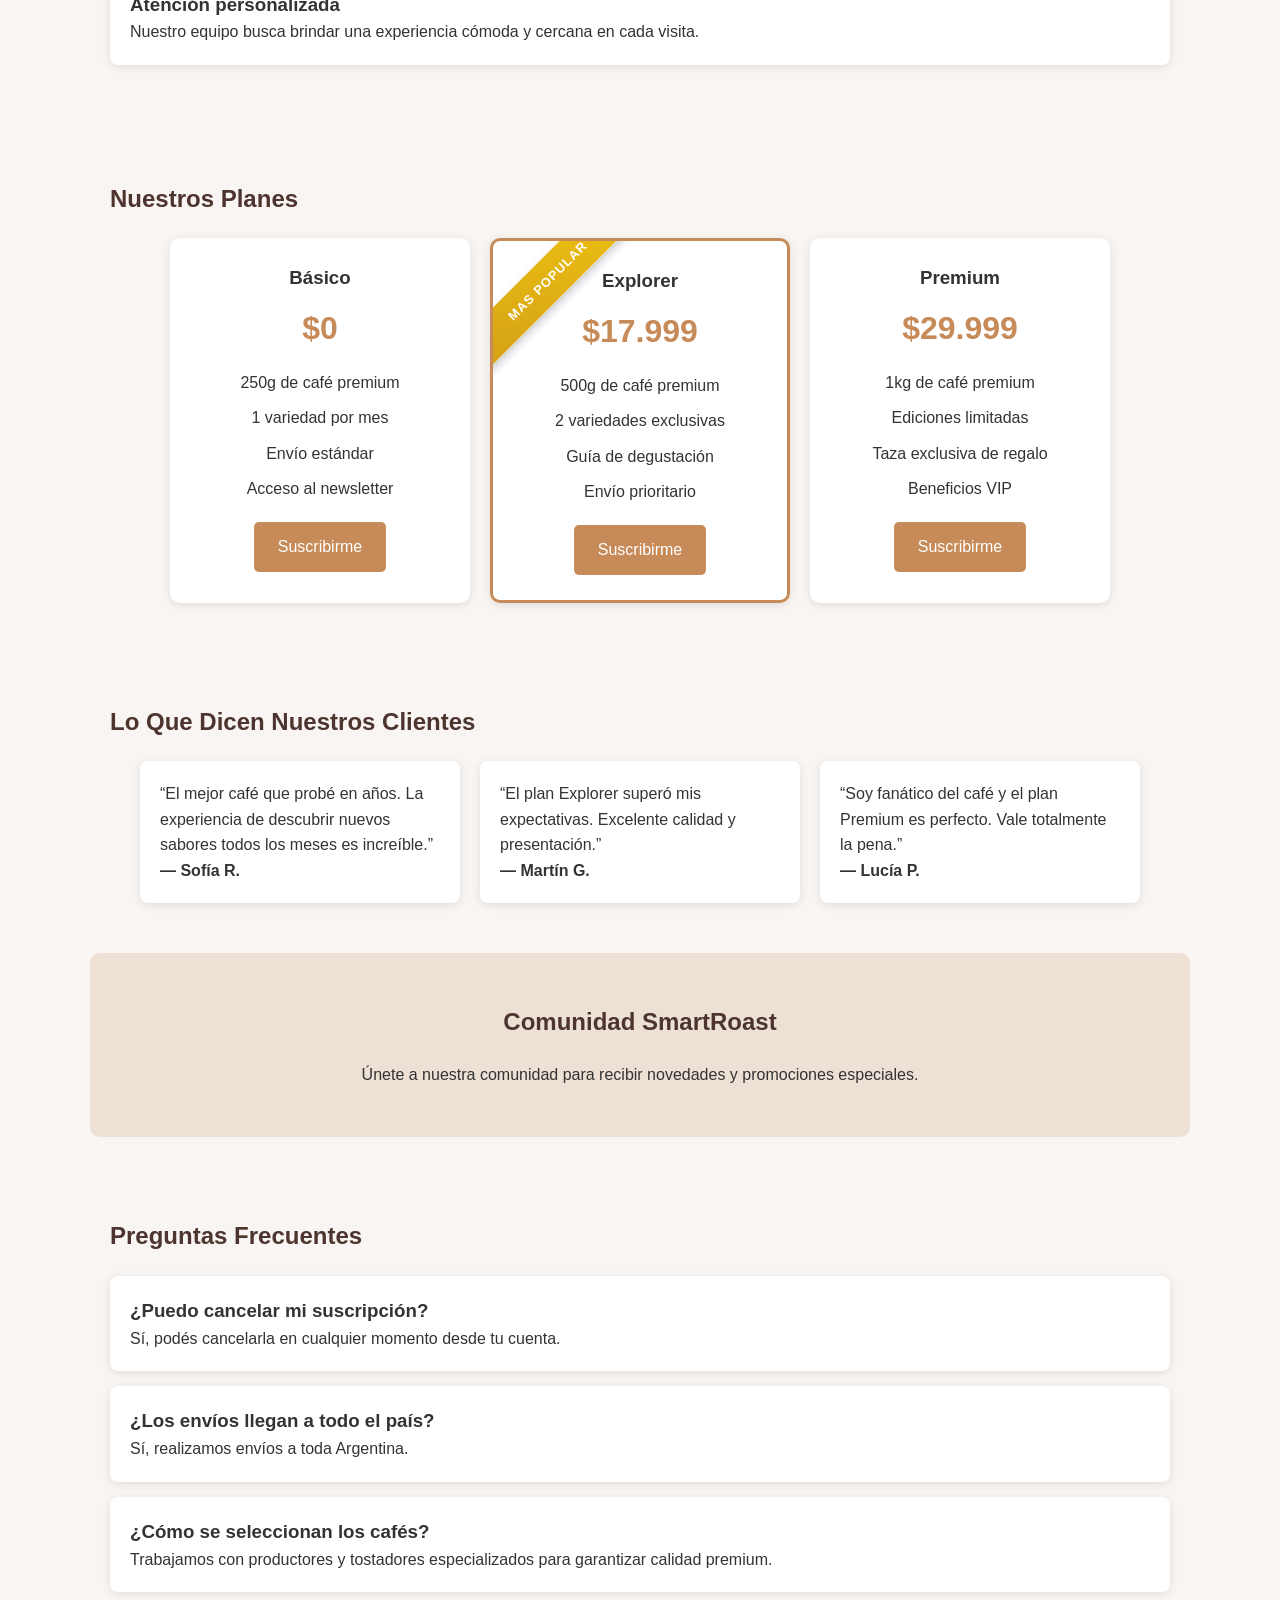
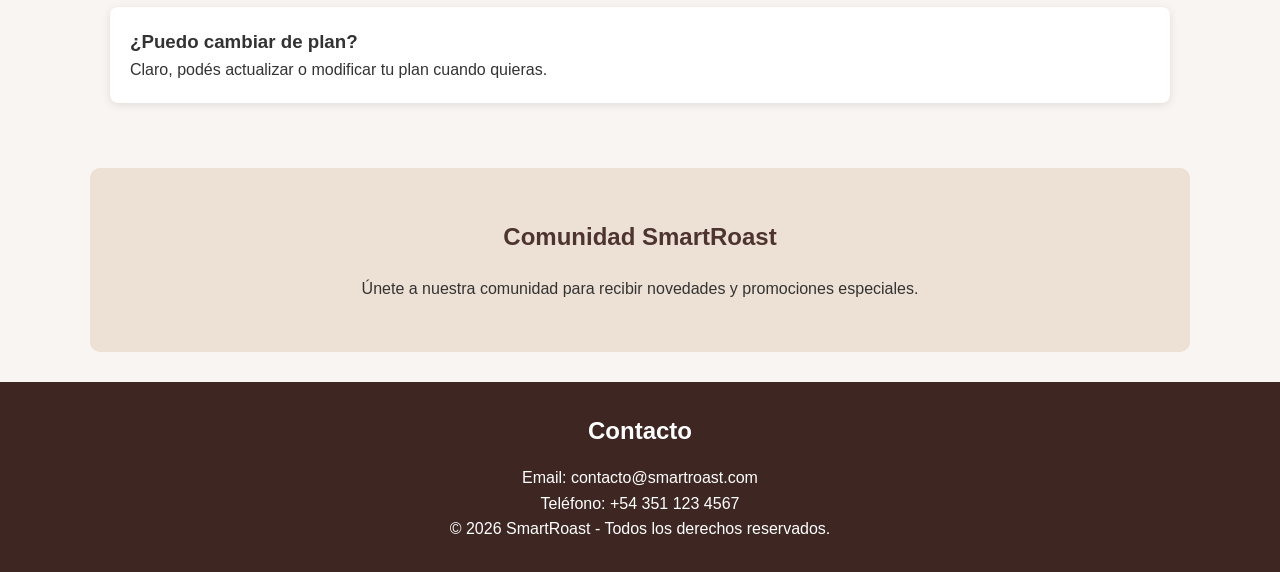
==== commit 2ca2af6a: "Agregue una pequeña linea en el plan Explorer que dice 'Mas popular, agregando unas cosas mas en el " ====
--- a/frontend/index.html
+++ b/frontend/index.html
@@ -145,19 +145,21 @@
         <a href="#" class="btn">Suscribirme</a>
       </div>
 
-      <div class="card premium">
-        <h3>Explorer</h3>
-        <div class="basico">$17.999</div>
-
-        <ul>
-          <li>500g de café premium</li>
-          <li>2 variedades exclusivas</li>
-          <li>Guía de degustación</li>
-          <li>Envío prioritario</li>
-        </ul>
-
-        <a href="#" class="btn">Suscribirme</a>
-      </div>
+     <div class="card premium">
+    <span class="ribbon">Mas Popular</span>
+
+    <h3>Explorer</h3>
+    <div class="basico">$17.999</div>
+
+    <ul>
+        <li>500g de café premium</li>
+        <li>2 variedades exclusivas</li>
+        <li>Guía de degustación</li>
+        <li>Envío prioritario</li>
+    </ul>
+
+    <a href="#" class="btn">Suscribirme</a>
+</div>
 
       <div class="card">
         <h3>Premium</h3>
--- a/frontend/style.css
+++ b/frontend/style.css
@@ -211,4 +211,26 @@
 
 .tabla-cafes tr:hover {
     background-color: #fdfaf7;
+}
+.premium {
+    position: relative;
+    overflow: hidden;
+}
+
+.ribbon {
+    position: absolute;
+    top: 20px;
+    left: -55px;
+    width: 220px;
+    text-align: center;
+    background: linear-gradient(45deg, #d4a017, #f1c40f);
+    color: #fff;
+    padding: 10px 0;
+    font-size: 0.80rem;
+    font-weight: 705;
+    text-transform: uppercase;
+    letter-spacing: 1px;
+    transform: rotate(-45deg);
+    box-shadow: 0 4px 10px rgba(0,0,0,.2);
+    z-index: 10;
 }
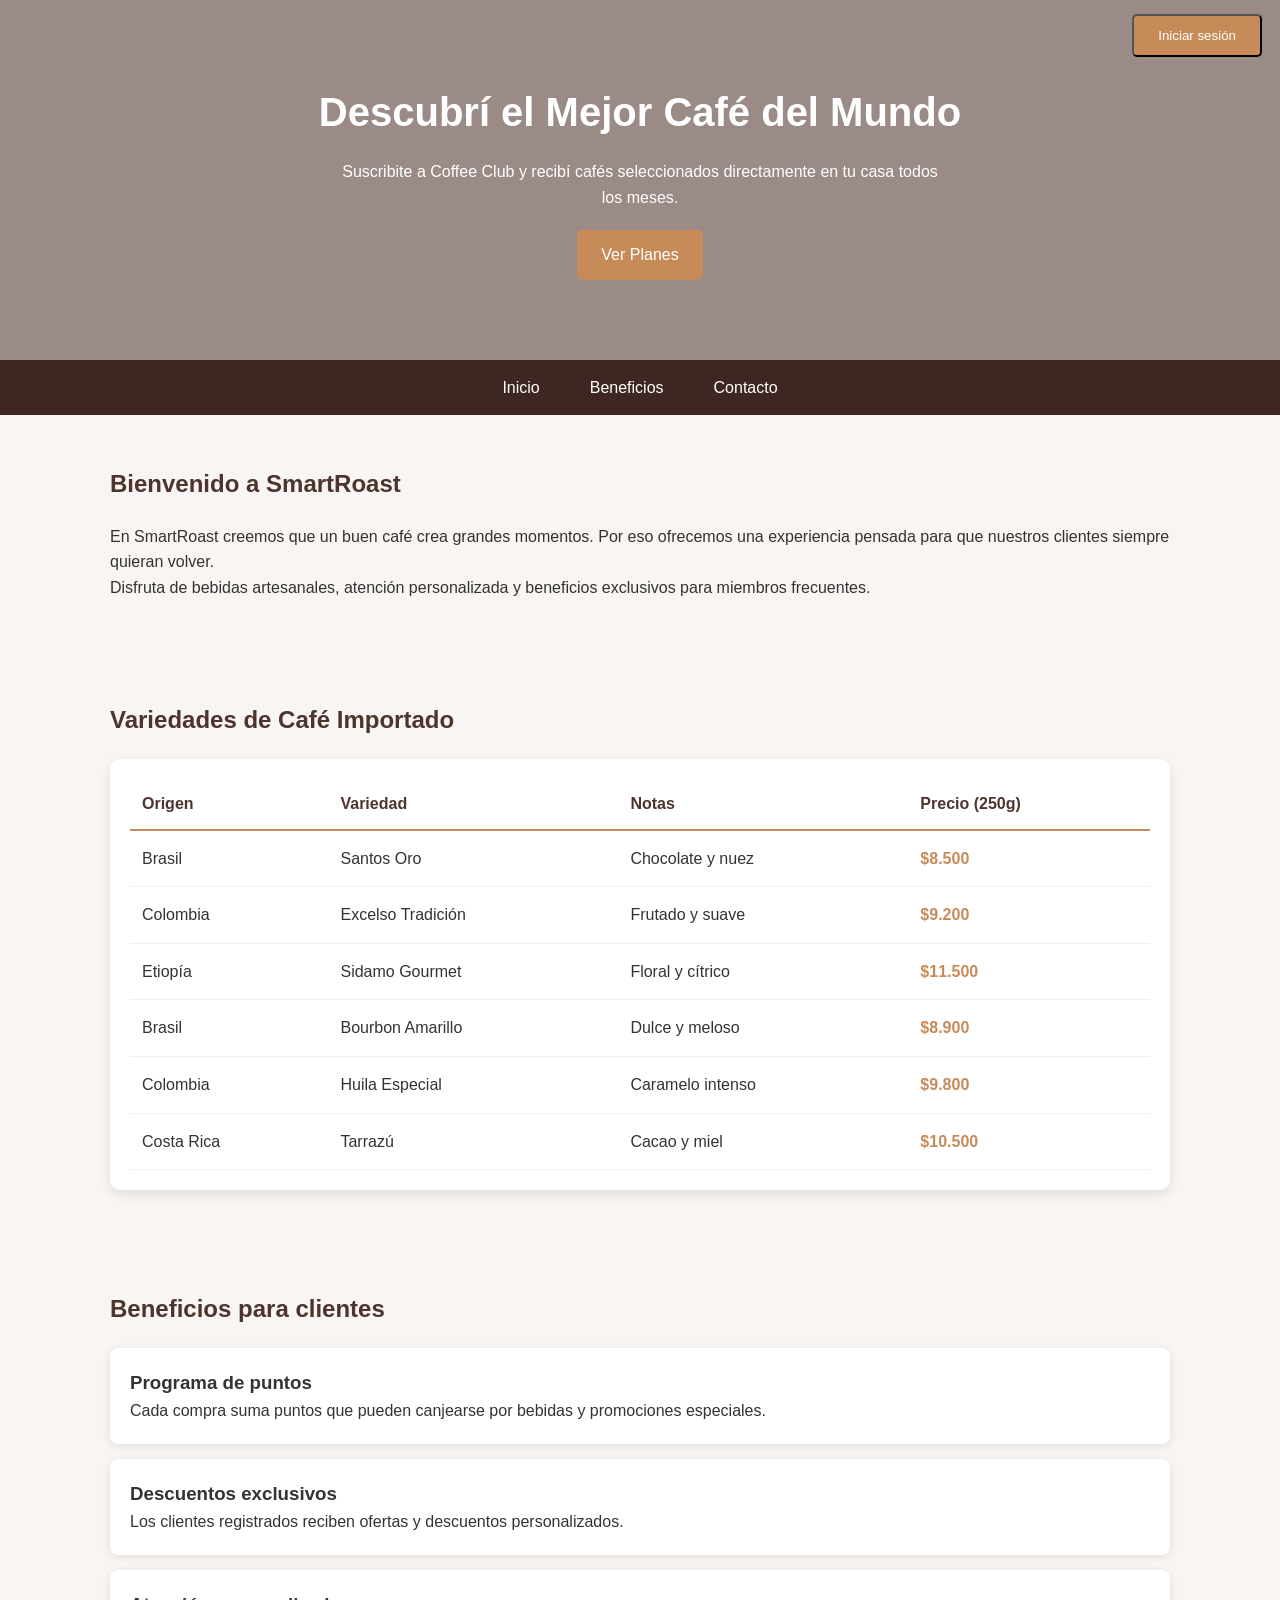
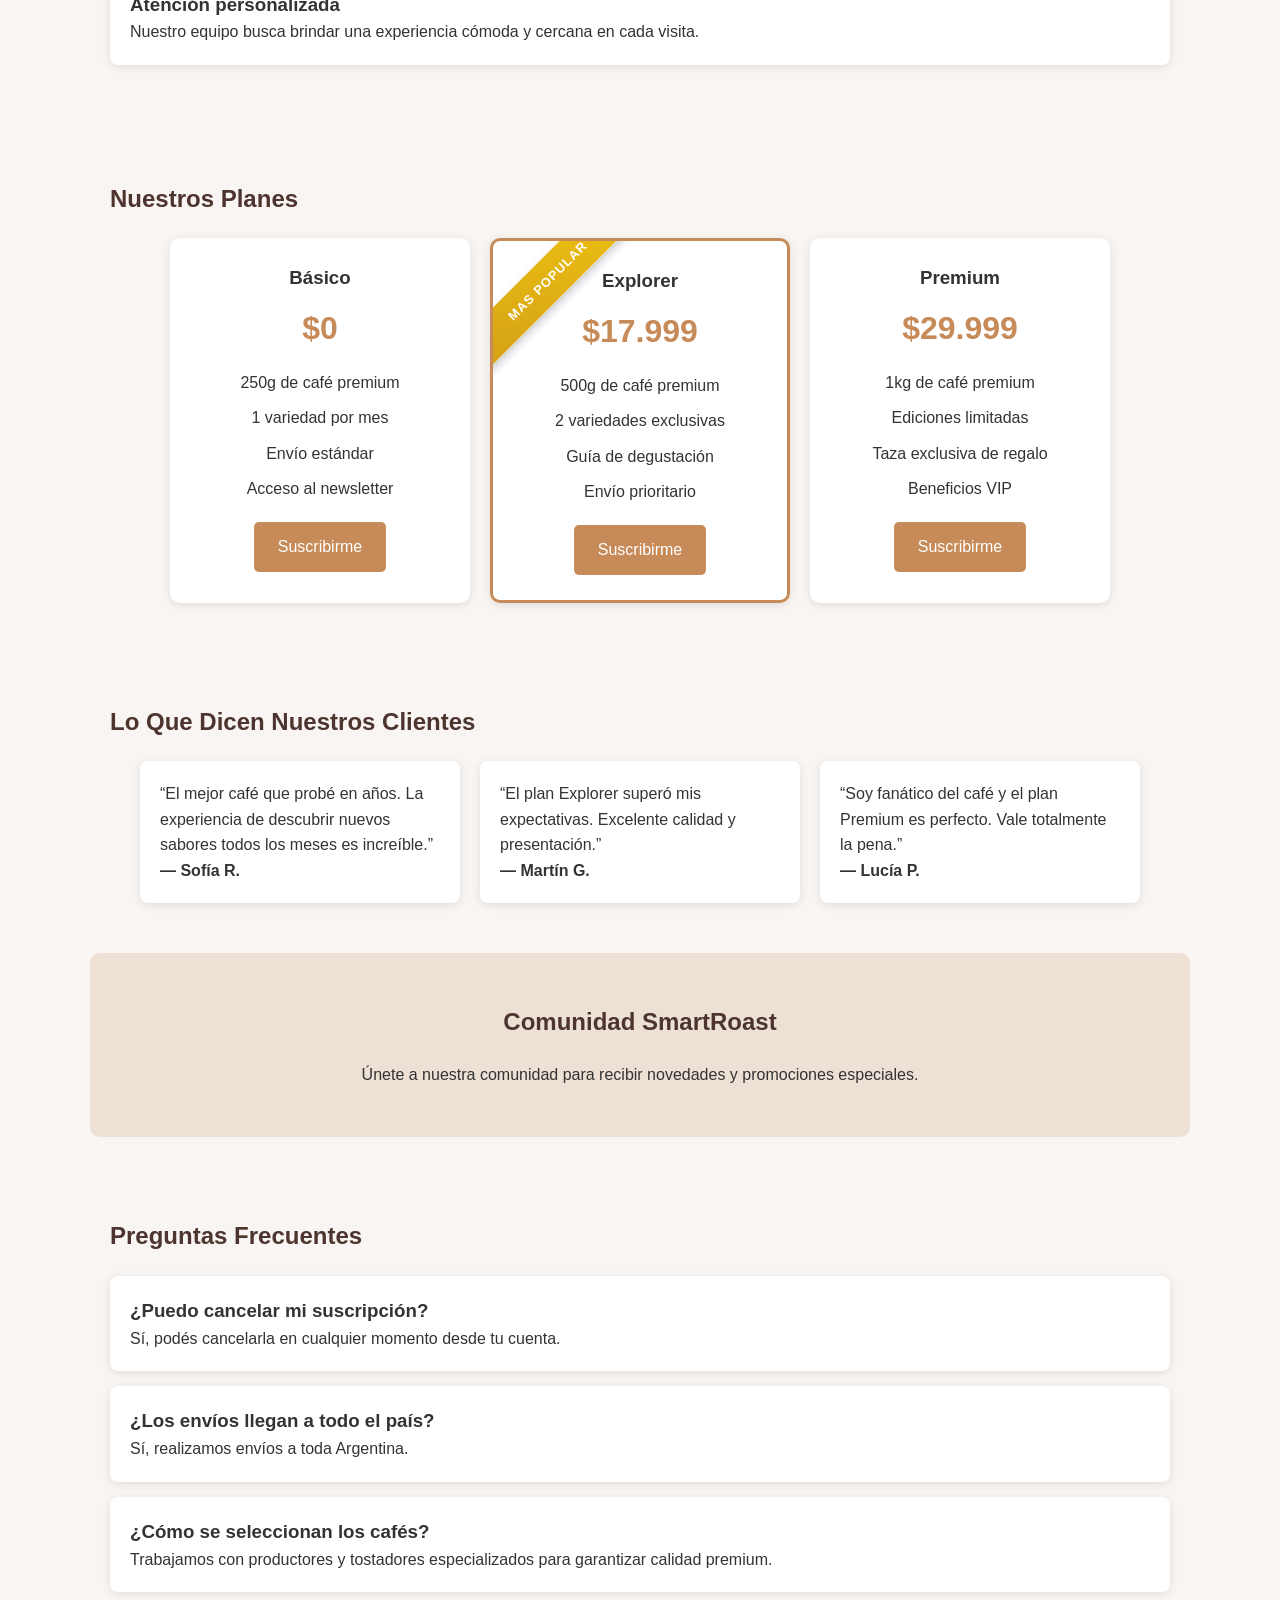
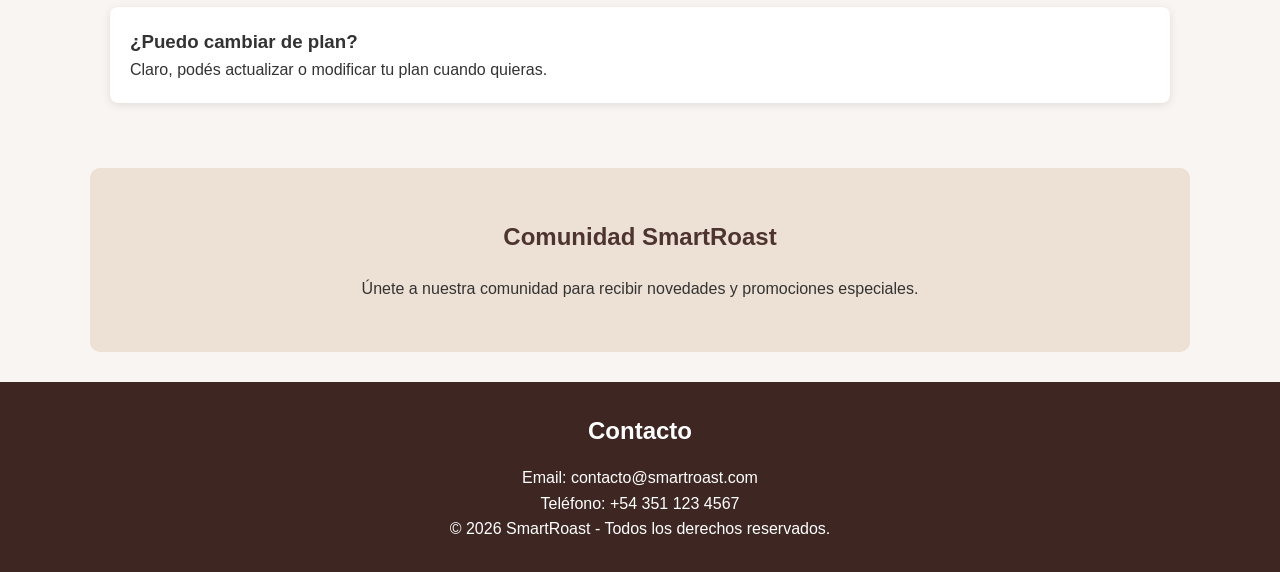
==== commit bf0ac0e7: "agregue el login" ====
--- a/frontend/index.html
+++ b/frontend/index.html
@@ -27,6 +27,14 @@
         </ul>
     </nav>
 
+    <div class="auth-controls">
+        <button id="btnLogin" class="btn">Iniciar sesión</button>
+        <div id="userPanel">
+            <span id="userName" class="user-name"></span>
+            <button id="btnLogout" class="btn">Salir</button>
+        </div>
+    </div>
+
     <main>
 
         <section id="inicio">
@@ -273,5 +281,9 @@
         <p>&copy; 2026 SmartRoast - Todos los derechos reservados.</p>
     </footer>
 
+<button id="btn-arriba">⮝</button>
+
+<script src="funciones.js"></script>
+
 </body>
 </html>
--- a/frontend/style.css
+++ b/frontend/style.css
@@ -233,4 +233,76 @@
     transform: rotate(-45deg);
     box-shadow: 0 4px 10px rgba(0,0,0,.2);
     z-index: 10;
+}
+#btn-arriba {
+    position: fixed;
+    bottom: 30px;
+    right: 30px;
+
+    width: 60px;
+    height: 60px;
+
+    border: none;
+    border-radius: 50%;
+
+    background: linear-gradient(135deg, #c68b59, #a66a3f);
+    color: white;
+
+    font-size: 30px;
+    font-weight: bold;
+    line-height: 60px;
+
+    cursor: pointer;
+    box-shadow: 0 6px 18px rgba(0,0,0,0.25);
+
+    opacity: 0;
+    visibility: hidden;
+    transform: translateY(20px);
+
+    transition: all 0.35s ease;
+    z-index: 9999;
+}
+
+#btn-arriba.mostrar {
+    opacity: 1;
+    visibility: visible;
+    transform: translateY(0);
+}
+
+#btn-arriba:hover {
+    transform: translateY(-4px) scale(1.08);
+    box-shadow: 0 10px 25px rgba(0,0,0,0.35);
+}
+
+/* Auth Controls */
+.auth-controls {
+    position: fixed;
+    right: 18px;
+    top: 14px;
+    display: flex;
+    gap: 10px;
+    align-items: center;
+    z-index: 30;
+}
+
+.user-name {
+    font-weight: 700;
+    color: #c68b59;
+    font-size: 15px;
+    text-shadow: 0 1px 3px rgba(0,0,0,0.2);
+}
+
+#userPanel {
+    display: none;
+    align-items: center;
+    gap: 8px;
+}
+
+#userPanel.active {
+    display: flex;
+}
+
+#btnLogout {
+    background: #999;
+    padding: 6px 10px;
 }
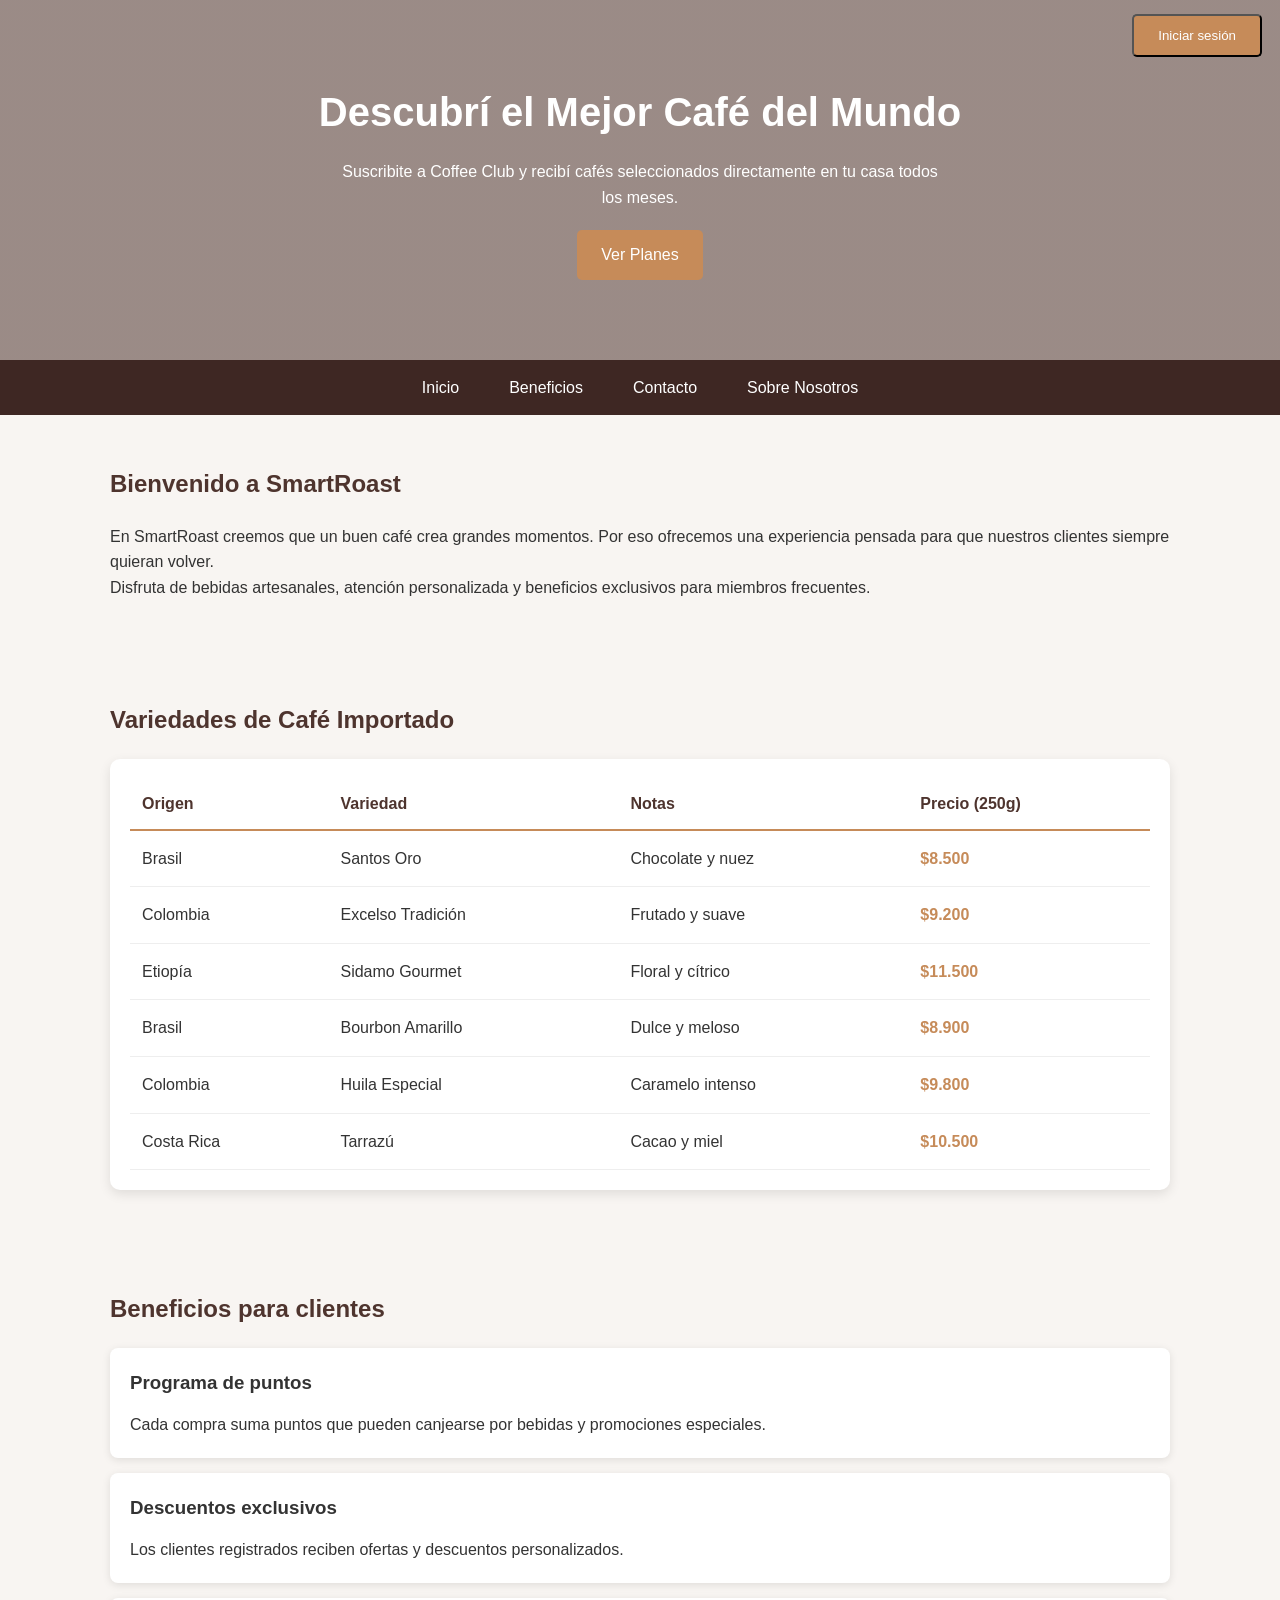
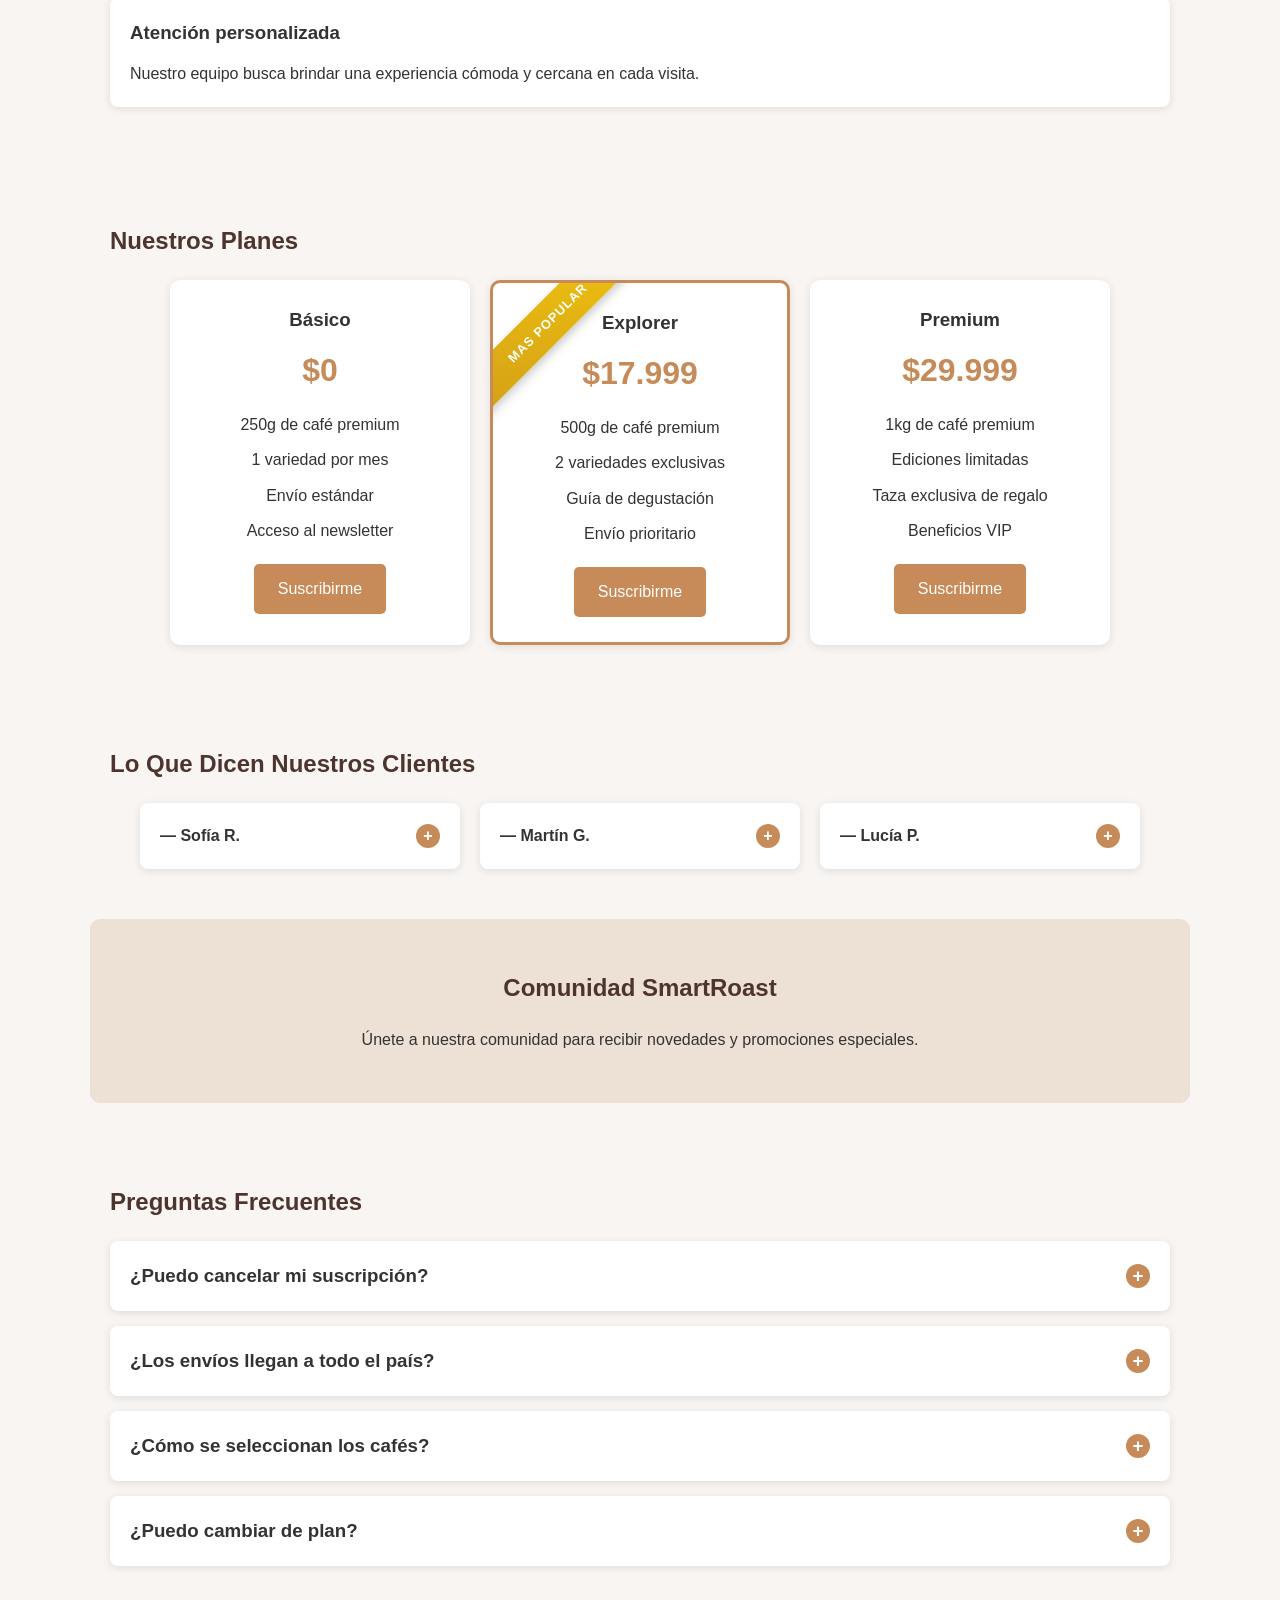
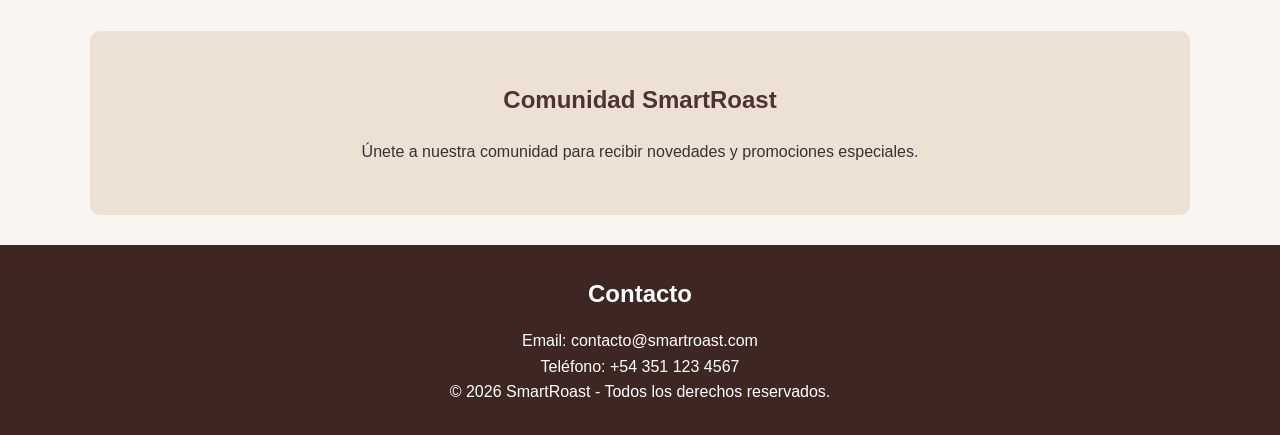
==== commit f9578c53: "Agregue un boton que dice 'Sobre Nosotros'" ====
--- a/frontend/index.html
+++ b/frontend/index.html
@@ -20,12 +20,13 @@
   </header>
 
     <nav>
-        <ul>
-            <li><a href="#inicio">Inicio</a></li>
-            <li><a href="#beneficios">Beneficios</a></li>
-            <li><a href="#contacto">Contacto</a></li>
-        </ul>
-    </nav>
+    <ul>
+        <li><a href="#inicio">Inicio</a></li>
+        <li><a href="#beneficios">Beneficios</a></li>
+        <li><a href="#contacto">Contacto</a></li>
+        <li><a href="nosotros.html">Sobre Nosotros</a></li>
+    </ul>
+</nav>
 
     <div class="auth-controls">
         <button id="btnLogin" class="btn">Iniciar sesión</button>
--- a/frontend/style.css
+++ b/frontend/style.css
@@ -1,4 +1,3 @@
-/* --- TU CÓDIGO ORIGINAL --- */
 *{
     margin: 0;
     padding: 0;
@@ -176,8 +175,6 @@
         flex-direction: column;
     }
 }
-
-/* --- LO NUEVO PARA LA TABLA DE CAFÉS --- */
 
 .tabla-contenedor {
     background: white;
@@ -305,4 +302,167 @@
 #btnLogout {
     background: #999;
     padding: 6px 10px;
-}+}
+html,
+body{
+    overflow-x: hidden;
+}
+
+img{
+    max-width: 100%;
+    height: auto;
+}
+
+@media (max-width: 768px){
+
+    header{
+        padding: 60px 15px;
+    }
+
+    .hero h1{
+        font-size: 2rem;
+    }
+
+    .hero p{
+        font-size: 1rem;
+    }
+
+    .card,
+    .testimonial{
+        width: 100%;
+        max-width: 450px;
+    }
+
+    .auth-controls{
+        position: static;
+        justify-content: center;
+        margin: 15px 0;
+    }
+
+    #btn-arriba{
+        width: 50px;
+        height: 50px;
+        font-size: 24px;
+        line-height: 50px;
+        right: 15px;
+        bottom: 15px;
+    }
+}
+
+@media (max-width: 480px){
+
+    header{
+        padding: 50px 15px;
+    }
+
+    .hero h1{
+        font-size: 1.8rem;
+        line-height: 1.2;
+    }
+
+    .hero p{
+        font-size: 0.95rem;
+    }
+
+    section,
+    aside{
+        padding: 30px 15px;
+    }
+
+    nav ul li a{
+        padding: 12px;
+        text-align: center;
+    }
+
+    .card{
+        width: 100%;
+        padding: 20px;
+    }
+
+    .testimonial{
+        width: 100%;
+    }
+
+    .btn{
+        width: 100%;
+        text-align: center;
+    }
+
+    .tabla-cafes{
+        min-width: 600px;
+    }
+
+    .auth-controls{
+        flex-direction: column;
+        gap: 8px;
+    }
+
+    .user-name{
+        font-size: 14px;
+    }
+
+    #btn-arriba{
+        width: 45px;
+        height: 45px;
+        font-size: 22px;
+        line-height: 45px;
+        right: 10px;
+        bottom: 10px;
+    }
+
+    .ribbon{
+        font-size: 0.7rem;
+        width: 180px;
+        left: -45px;
+    }
+}
+
+/* Desplegables de preguntas frecuentes y comentarios */
+.faq-item,
+.testimonial{
+    transition: transform 0.2s ease, box-shadow 0.2s ease;
+}
+
+.faq-item:hover,
+.testimonial:hover{
+    transform: translateY(-2px);
+    box-shadow: 0 5px 14px rgba(0,0,0,0.14);
+}
+
+.faq-item h3,
+.testimonial h4{
+    position: relative;
+    padding-right: 30px;
+    cursor: pointer;
+    user-select: none;
+}
+
+.faq-item h3::after,
+.testimonial h4::after{
+    content: "+";
+    position: absolute;
+    right: 0;
+    top: 50%;
+    transform: translateY(-50%);
+    width: 24px;
+    height: 24px;
+    border-radius: 50%;
+    background: #c68b59;
+    color: #fff;
+    text-align: center;
+    line-height: 24px;
+    font-weight: bold;
+}
+
+.faq-item.open-toggle h3::after,
+.testimonial.open-toggle h4::after{
+    content: "-";
+}
+
+.collapsible-body{
+    margin-top: 14px;
+}
+
+.collapsible-body[hidden]{
+    display: none;
+}
